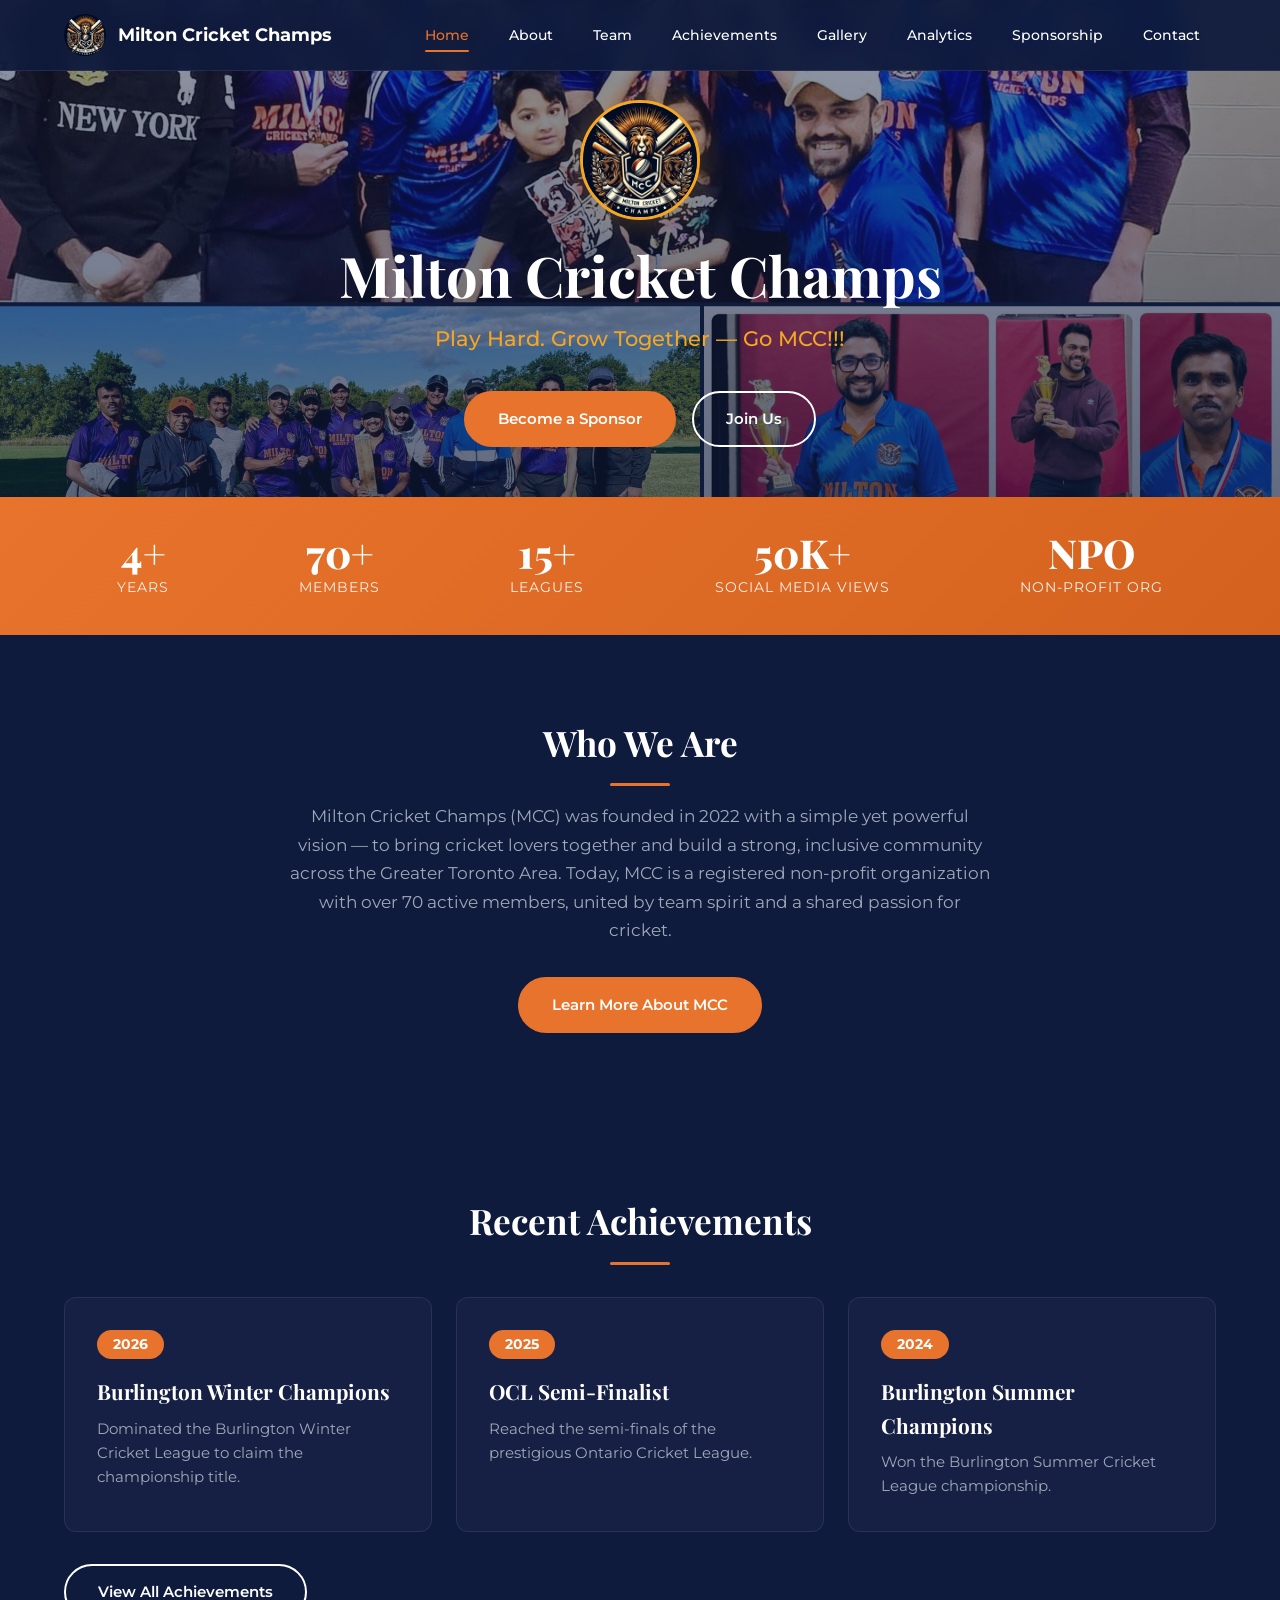
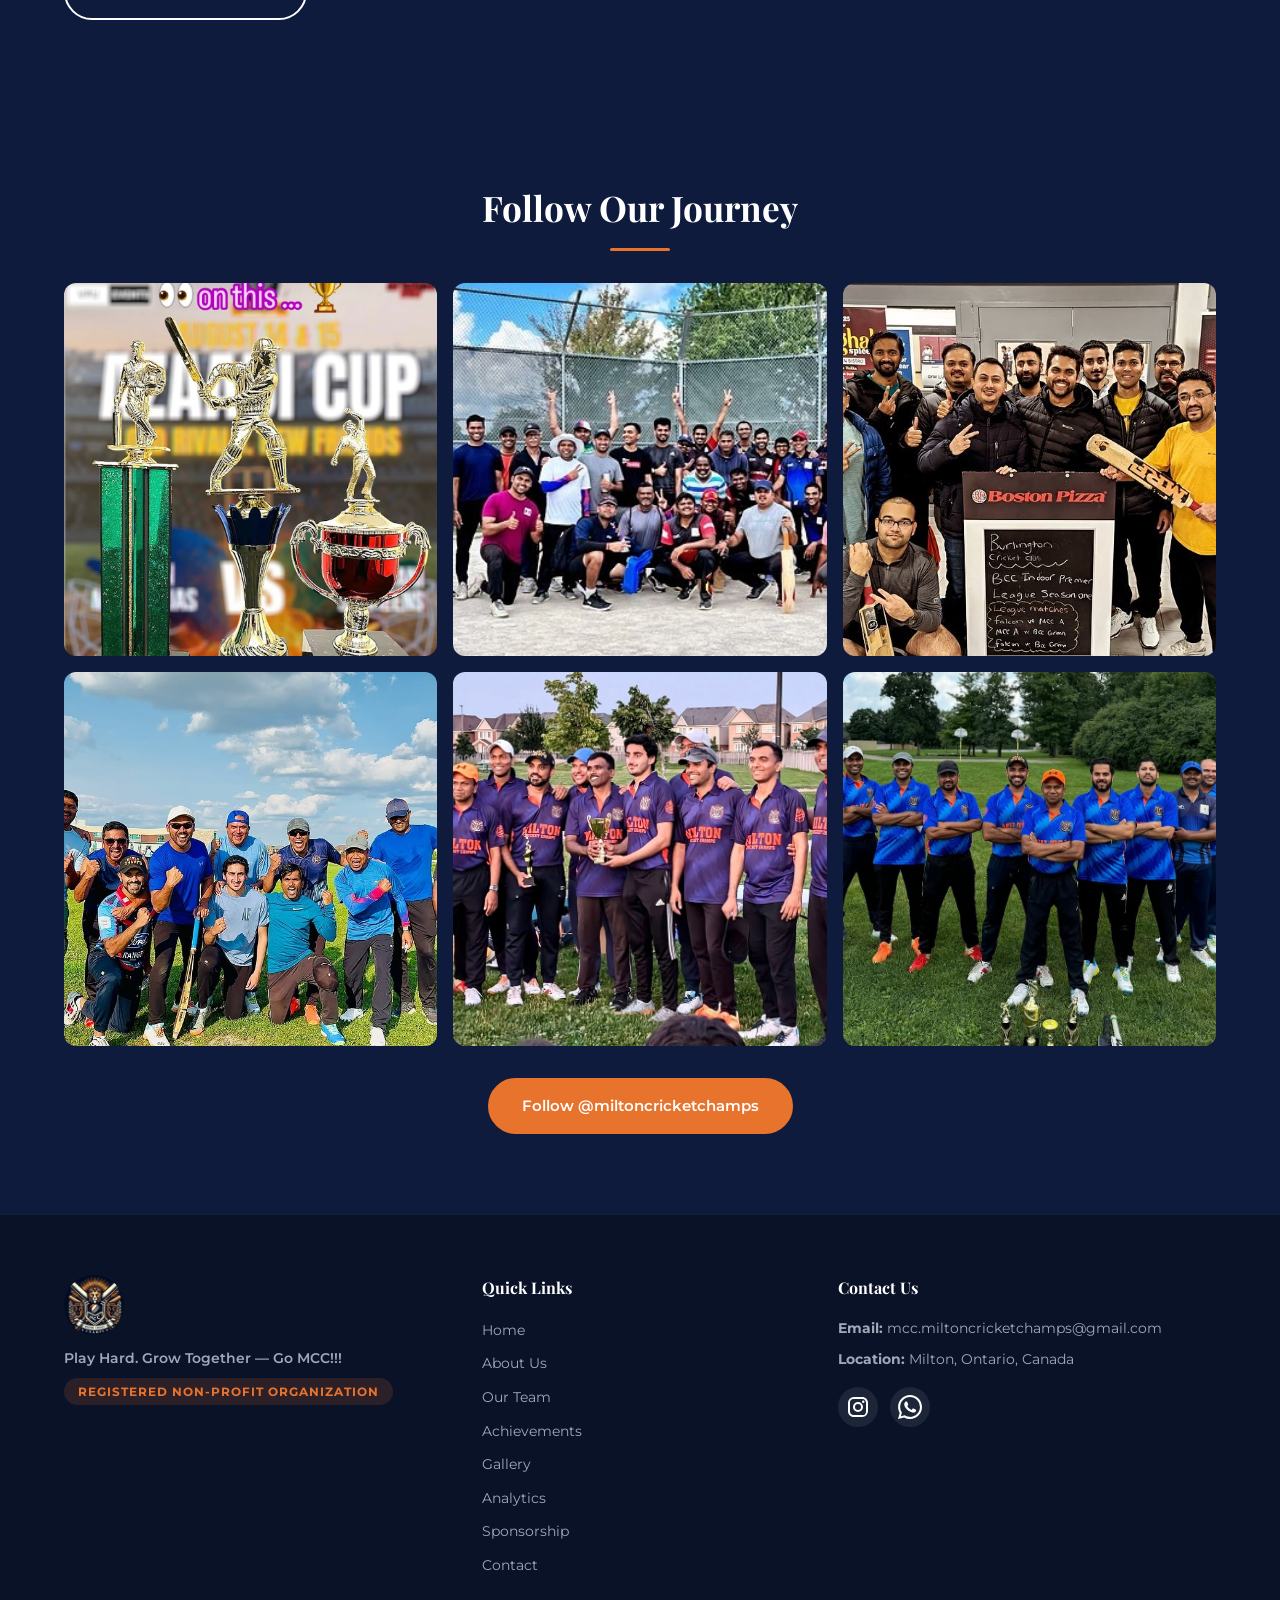
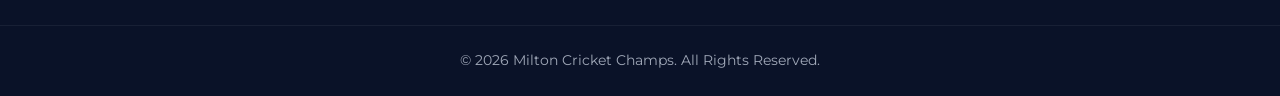
==== index.html @ 4dd35e4b "Update Our Story with full MCC narrative Co-Authored-By: Claude Opus 4.6 <noreply@anthropic.com>" ====
<!DOCTYPE html>
<html lang="en">
<head>
  <meta charset="UTF-8">
  <meta name="viewport" content="width=device-width, initial-scale=1.0">
  <meta name="description" content="Milton Cricket Champs (MCC) - Building a strong, inclusive cricket community in the GTA since 2022.">
  <title>Home | Milton Cricket Champs</title>
  <link rel="icon" type="image/jpeg" href="img/logo.jpeg">
  <link href="https://fonts.googleapis.com/css2?family=Montserrat:wght@400;500;600;700;800&family=Playfair+Display:wght@700;800&display=swap" rel="stylesheet">
  <link rel="stylesheet" href="css/style.css">
</head>
<body>
<nav class="navbar" id="navbar">
  <div class="nav-container">
    <a href="index.html" class="nav-brand">
      <img src="img/logo.jpeg" alt="MCC Logo" class="nav-logo">
      <span>Milton Cricket Champs</span>
    </a>
    <button class="hamburger" id="hamburger" aria-label="Toggle menu">
      <span></span><span></span><span></span>
    </button>
    <ul class="nav-links" id="navLinks">
      <li><a href="index.html" class="active">Home</a></li>
<li><a href="about.html">About</a></li>
<li><a href="team.html">Team</a></li>
<li><a href="achievements.html">Achievements</a></li>
<li><a href="gallery.html">Gallery</a></li>
<li><a href="analytics.html">Analytics</a></li>
<li><a href="sponsorship.html">Sponsorship</a></li>
<li><a href="contact.html">Contact</a></li>

    </ul>
  </div>
</nav>
<main>

<!-- Hero -->
<section class="hero" id="hero">
  <div class="hero-bg">
    <img src="img/hero_collage.jpeg" alt="MCC Team Collage">
  </div>
  <div class="hero-overlay"></div>
  <div class="hero-content">
    <img src="img/logo.jpeg" alt="MCC Logo" class="hero-logo">
    <h1>Milton Cricket Champs</h1>
    <p class="hero-motto">Play Hard. Grow Together &mdash; Go MCC!!!</p>
    <div class="hero-cta">
      <a href="sponsorship.html" class="btn btn-primary">Become a Sponsor</a>
      <a href="contact.html" class="btn btn-outline">Join Us</a>
    </div>
  </div>
</section>

<!-- Stats Bar -->
<section class="stats-bar">
  <div class="container">
    <div class="stat-item"><span class="stat-number">4+</span><span class="stat-label">Years</span></div>
    <div class="stat-item"><span class="stat-number">70+</span><span class="stat-label">Members</span></div>
    <div class="stat-item"><span class="stat-number">15+</span><span class="stat-label">Leagues</span></div>
    <div class="stat-item"><span class="stat-number">50K+</span><span class="stat-label">Social Media Views</span></div>
    <div class="stat-item"><span class="stat-number">NPO</span><span class="stat-label">Non-Profit Org</span></div>
  </div>
</section>

<!-- About Preview -->
<section class="section about-preview" id="about-preview">
  <div class="container">
    <h2 class="section-title">Who We Are</h2>
    <p class="section-subtitle">Milton Cricket Champs (MCC) was founded in 2022 with a simple yet powerful vision &mdash; to bring cricket lovers together and build a strong, inclusive community across the Greater Toronto Area. Today, MCC is a registered non-profit organization with over 70 active members, united by team spirit and a shared passion for cricket.</p>
    <a href="about.html" class="btn btn-primary">Learn More About MCC</a>
  </div>
</section>

<!-- Latest Achievements -->
<section class="section achievements-preview">
  <div class="container">
    <h2 class="section-title">Recent Achievements</h2>
    <div class="achievement-cards">
      <div class="achievement-card">
        <div class="achievement-year">2026</div>
        <h3>Burlington Winter Champions</h3>
        <p>Dominated the Burlington Winter Cricket League to claim the championship title.</p>
      </div>
      <div class="achievement-card">
        <div class="achievement-year">2025</div>
        <h3>OCL Semi-Finalist</h3>
        <p>Reached the semi-finals of the prestigious Ontario Cricket League.</p>
      </div>
      <div class="achievement-card">
        <div class="achievement-year">2024</div>
        <h3>Burlington Summer Champions</h3>
        <p>Won the Burlington Summer Cricket League championship.</p>
      </div>
    </div>
    <a href="achievements.html" class="btn btn-outline" style="margin-top:2rem;">View All Achievements</a>
  </div>
</section>

<!-- Instagram Feed -->
<section class="section instagram-section">
  <div class="container">
    <h2 class="section-title">Follow Our Journey</h2>
    <div class="ig-grid">
      <a href="https://www.instagram.com/miltoncricketchamps/" target="_blank" rel="noopener" class="ig-item">
        <img src="img/gallery/ig_1.jpg" alt="MCC Moment" loading="lazy">
      </a>
      <a href="https://www.instagram.com/miltoncricketchamps/" target="_blank" rel="noopener" class="ig-item">
        <img src="img/gallery/ig_2.jpg" alt="MCC Moment" loading="lazy">
      </a>
      <a href="https://www.instagram.com/miltoncricketchamps/" target="_blank" rel="noopener" class="ig-item">
        <img src="img/gallery/ig_3.jpg" alt="MCC Moment" loading="lazy">
      </a>
      <a href="https://www.instagram.com/miltoncricketchamps/" target="_blank" rel="noopener" class="ig-item">
        <img src="img/gallery/ig_4.jpg" alt="MCC Moment" loading="lazy">
      </a>
      <a href="https://www.instagram.com/miltoncricketchamps/" target="_blank" rel="noopener" class="ig-item">
        <img src="img/gallery/ig_5.jpg" alt="MCC Moment" loading="lazy">
      </a>
      <a href="https://www.instagram.com/miltoncricketchamps/" target="_blank" rel="noopener" class="ig-item">
        <img src="img/gallery/ig_6.jpg" alt="MCC Moment" loading="lazy">
      </a>
    </div>
    <a href="https://www.instagram.com/miltoncricketchamps/" target="_blank" rel="noopener" class="btn btn-primary" style="margin-top:2rem;">Follow @miltoncricketchamps</a>
  </div>
</section>

</main>
<footer class="site-footer">
  <div class="footer-container">
    <div class="footer-col footer-brand">
      <img src="img/logo.jpeg" alt="MCC Logo" class="footer-logo">
      <p class="footer-tagline">Play Hard. Grow Together &mdash; Go MCC!!!</p>
      <span class="nfp-badge">Registered Non-Profit Organization</span>
    </div>
    <div class="footer-col">
      <h4>Quick Links</h4>
      <ul>
        <li><a href="index.html">Home</a></li>
        <li><a href="about.html">About Us</a></li>
        <li><a href="team.html">Our Team</a></li>
        <li><a href="achievements.html">Achievements</a></li>
        <li><a href="gallery.html">Gallery</a></li>
        <li><a href="analytics.html">Analytics</a></li>
        <li><a href="sponsorship.html">Sponsorship</a></li>
        <li><a href="contact.html">Contact</a></li>
      </ul>
    </div>
    <div class="footer-col">
      <h4>Contact Us</h4>
      <p><strong>Email:</strong> mcc.miltoncricketchamps@gmail.com</p>
      <p><strong>Location:</strong> Milton, Ontario, Canada</p>
      <div class="social-links">
        <a href="https://www.instagram.com/miltoncricketchamps/" target="_blank" rel="noopener" aria-label="Instagram">
          <svg viewBox="0 0 24 24" width="24" height="24"><path fill="currentColor" d="M7.8 2h8.4C19.4 2 22 4.6 22 7.8v8.4a5.8 5.8 0 0 1-5.8 5.8H7.8C4.6 22 2 19.4 2 16.2V7.8A5.8 5.8 0 0 1 7.8 2m-.2 2A3.6 3.6 0 0 0 4 7.6v8.8C4 18.39 5.61 20 7.6 20h8.8a3.6 3.6 0 0 0 3.6-3.6V7.6C20 5.61 18.39 4 16.4 4H7.6m9.65 1.5a1.25 1.25 0 0 1 1.25 1.25A1.25 1.25 0 0 1 17.25 8 1.25 1.25 0 0 1 16 6.75a1.25 1.25 0 0 1 1.25-1.25M12 7a5 5 0 0 1 5 5 5 5 0 0 1-5 5 5 5 0 0 1-5-5 5 5 0 0 1 5-5m0 2a3 3 0 0 0-3 3 3 3 0 0 0 3 3 3 3 0 0 0 3-3 3 3 0 0 0-3-3z"/></svg>
        </a>
        <a href="https://wa.me/16475231638" target="_blank" rel="noopener" class="whatsapp-link" aria-label="WhatsApp">
          <svg viewBox="0 0 24 24" width="24" height="24"><path fill="currentColor" d="M17.47 14.38c-.29-.15-1.72-.85-1.99-.95-.27-.1-.46-.15-.66.15-.2.29-.76.95-.93 1.14-.17.2-.34.22-.63.07-.29-.15-1.22-.45-2.32-1.43-.86-.76-1.44-1.71-1.61-2-.17-.29-.02-.44.13-.59.13-.13.29-.34.44-.51.15-.17.2-.29.29-.48.1-.2.05-.37-.02-.51-.07-.15-.66-1.58-.9-2.17-.24-.56-.48-.49-.66-.5h-.56c-.2 0-.51.07-.78.37-.27.29-1.02 1-1.02 2.44 0 1.44 1.05 2.83 1.19 3.02.15.2 2.06 3.14 4.99 4.41.7.3 1.24.48 1.66.61.7.22 1.34.19 1.84.12.56-.08 1.72-.7 1.96-1.38.24-.68.24-1.26.17-1.38-.07-.12-.27-.2-.56-.34m-5.42 7.4h-.03a9.87 9.87 0 0 1-5.03-1.38l-.36-.21-3.74.98 1-3.65-.24-.37a9.86 9.86 0 0 1-1.51-5.26c0-5.45 4.44-9.89 9.9-9.89 2.64 0 5.12 1.03 6.99 2.9a9.83 9.83 0 0 1 2.9 6.99c0 5.46-4.44 9.9-9.88 9.9m8.41-18.31A11.82 11.82 0 0 0 12.05 0C5.49 0 .09 5.4.09 12.04c0 2.12.56 4.19 1.61 6.01L0 24l6.1-1.6a12.04 12.04 0 0 0 5.95 1.56c6.56 0 11.94-5.4 11.94-12.04 0-3.22-1.24-6.24-3.52-8.52"/></svg>
        </a>
      </div>
    </div>
  </div>
  <div class="footer-bottom">
    <p>&copy; 2026 Milton Cricket Champs. All Rights Reserved.</p>
  </div>
</footer>
<script src="js/main.js"></script>
</body>
</html>
---- css/style.css ----
/* ============================================================
   MCC Website — style.css
   Brand: Navy #0F1B3D, Orange #E8732C, Gold #F5A623
   ============================================================ */

/* --- Variables & Reset --- */
:root {
  --navy: #0F1B3D;
  --navy-light: #1A2D5A;
  --navy-dark: #0A1228;
  --orange: #E8732C;
  --orange-hover: #D4621E;
  --gold: #F5A623;
  --white: #FFFFFF;
  --light-gray: #F4F6FA;
  --text-gray: #A0A8B8;
  --text-dark: #333333;
  --card-bg: #162044;
  --shadow: 0 4px 20px rgba(0,0,0,0.3);
  --radius: 12px;
  --transition: 0.3s ease;
}

*, *::before, *::after { margin: 0; padding: 0; box-sizing: border-box; }

html { scroll-behavior: smooth; scroll-padding-top: 80px; }

body {
  font-family: 'Montserrat', sans-serif;
  background: var(--navy);
  color: var(--white);
  line-height: 1.6;
  overflow-x: hidden;
}

h1, h2, h3, h4 { font-family: 'Playfair Display', serif; font-weight: 700; }

a { color: var(--orange); text-decoration: none; transition: color var(--transition); }
a:hover { color: var(--gold); }

img { max-width: 100%; height: auto; display: block; }

.container { max-width: 1200px; margin: 0 auto; padding: 0 24px; }

/* --- Buttons --- */
.btn {
  display: inline-block;
  padding: 14px 32px;
  border-radius: 50px;
  font-family: 'Montserrat', sans-serif;
  font-weight: 600;
  font-size: 0.95rem;
  text-align: center;
  cursor: pointer;
  transition: all var(--transition);
  border: 2px solid transparent;
  text-decoration: none;
}
.btn-primary {
  background: var(--orange);
  color: var(--white);
  border-color: var(--orange);
}
.btn-primary:hover {
  background: var(--orange-hover);
  border-color: var(--orange-hover);
  color: var(--white);
  transform: translateY(-2px);
  box-shadow: 0 6px 20px rgba(232,115,44,0.4);
}
.btn-outline {
  background: transparent;
  color: var(--white);
  border-color: var(--white);
}
.btn-outline:hover {
  background: var(--white);
  color: var(--navy);
  transform: translateY(-2px);
}
.btn-full { width: 100%; }
.btn-whatsapp {
  background: #25D366;
  color: var(--white);
  border-color: #25D366;
  display: inline-flex;
  align-items: center;
  gap: 8px;
}
.btn-whatsapp:hover { background: #1DA851; border-color: #1DA851; color: var(--white); }

/* --- Navigation --- */
.navbar {
  position: fixed;
  top: 0; left: 0; right: 0;
  z-index: 1000;
  background: rgba(15, 27, 61, 0.95);
  backdrop-filter: blur(10px);
  -webkit-backdrop-filter: blur(10px);
  border-bottom: 1px solid rgba(255,255,255,0.08);
  transition: background var(--transition);
}
.navbar.scrolled { background: rgba(10, 18, 40, 0.98); box-shadow: 0 2px 20px rgba(0,0,0,0.3); }
.nav-container {
  max-width: 1200px;
  margin: 0 auto;
  padding: 0 24px;
  display: flex;
  align-items: center;
  justify-content: space-between;
  height: 70px;
}
.nav-brand {
  display: flex;
  align-items: center;
  gap: 12px;
  text-decoration: none;
  color: var(--white);
  font-weight: 700;
  font-size: 1.1rem;
}
.nav-logo { width: 42px; height: 42px; border-radius: 50%; object-fit: cover; }
.nav-links {
  display: flex;
  list-style: none;
  gap: 8px;
}
.nav-links li a {
  color: var(--white);
  text-decoration: none;
  padding: 8px 16px;
  font-size: 0.9rem;
  font-weight: 500;
  border-radius: 8px;
  transition: all var(--transition);
  position: relative;
}
.nav-links li a:hover { color: var(--orange); background: rgba(232,115,44,0.1); }
.nav-links li a.active {
  color: var(--orange);
}
.nav-links li a.active::after {
  content: '';
  position: absolute;
  bottom: 0; left: 16px; right: 16px;
  height: 2px;
  background: var(--orange);
  border-radius: 2px;
}

/* Hamburger */
.hamburger {
  display: none;
  background: none;
  border: none;
  cursor: pointer;
  padding: 8px;
  z-index: 1001;
}
.hamburger span {
  display: block;
  width: 24px;
  height: 2px;
  background: var(--white);
  margin: 5px 0;
  transition: all var(--transition);
  border-radius: 2px;
}
.hamburger.active span:nth-child(1) { transform: rotate(45deg) translate(5px, 5px); }
.hamburger.active span:nth-child(2) { opacity: 0; }
.hamburger.active span:nth-child(3) { transform: rotate(-45deg) translate(5px, -5px); }

/* --- Hero (Home) --- */
.hero {
  position: relative;
  min-height: 480px;
  display: flex;
  align-items: center;
  justify-content: center;
  text-align: center;
  overflow: hidden;
}
.hero-bg {
  position: absolute;
  inset: 0;
}
.hero-bg img {
  width: 100%;
  height: 100%;
  object-fit: cover;
  object-position: center center;
}
.hero-overlay {
  position: absolute;
  inset: 0;
  background: linear-gradient(180deg, rgba(15,27,61,0.45) 0%, rgba(15,27,61,0.65) 100%);
}
.hero-content {
  position: relative;
  z-index: 2;
  max-width: 700px;
  padding: 100px 24px 50px;
}
.hero-logo {
  width: 120px;
  height: 120px;
  border-radius: 50%;
  margin: 0 auto 24px;
  border: 3px solid var(--gold);
  box-shadow: 0 0 30px rgba(245,166,35,0.3);
}
.hero-content h1 {
  font-size: 3.5rem;
  margin-bottom: 16px;
  line-height: 1.1;
}
.hero-motto {
  font-size: 1.3rem;
  color: var(--gold);
  margin-bottom: 36px;
  font-weight: 500;
}
.hero-cta {
  display: flex;
  gap: 16px;
  justify-content: center;
  flex-wrap: wrap;
}

/* --- Page Hero (inner pages) --- */
.page-hero {
  position: relative;
  height: 45vh;
  min-height: 320px;
  display: flex;
  align-items: center;
  justify-content: center;
  text-align: center;
  overflow: hidden;
}
.page-hero-bg {
  position: absolute;
  inset: 0;
}
.page-hero-bg img {
  width: 100%;
  height: 100%;
  object-fit: cover;
}
.page-hero-content {
  position: relative;
  z-index: 2;
}
.page-hero-content h1 {
  font-size: 3rem;
  margin-bottom: 12px;
}
.page-hero-content p {
  font-size: 1.2rem;
  opacity: 0.9;
}

/* --- Sections --- */
.section {
  padding: 80px 0;
}
.section-alt {
  background: var(--navy-dark);
}
.section-title {
  text-align: center;
  font-size: 2.2rem;
  margin-bottom: 16px;
  position: relative;
}
.section-title::after {
  content: '';
  display: block;
  width: 60px;
  height: 3px;
  background: var(--orange);
  margin: 12px auto 0;
  border-radius: 2px;
}
.section-subtitle {
  text-align: center;
  font-size: 1.05rem;
  color: var(--text-gray);
  max-width: 700px;
  margin: 0 auto 48px;
  line-height: 1.7;
}

/* --- Stats Bar --- */
.stats-bar {
  background: linear-gradient(135deg, var(--orange) 0%, #D4621E 100%);
  padding: 36px 0;
}
.stats-bar .container {
  display: flex;
  justify-content: space-around;
  flex-wrap: wrap;
  gap: 24px;
}
.stat-item {
  text-align: center;
}
.stat-number {
  display: block;
  font-family: 'Playfair Display', serif;
  font-size: 2.5rem;
  font-weight: 800;
  line-height: 1;
}
.stat-label {
  display: block;
  font-size: 0.85rem;
  text-transform: uppercase;
  letter-spacing: 1px;
  opacity: 0.9;
  margin-top: 4px;
}

/* --- Stats Recap (Achievements page) --- */
.stats-recap {
  display: flex;
  justify-content: space-around;
  flex-wrap: wrap;
  gap: 24px;
  background: linear-gradient(135deg, var(--orange) 0%, #D4621E 100%);
  padding: 48px 32px;
  border-radius: var(--radius);
}

/* --- About Preview --- */
.about-preview {
  text-align: center;
}
.about-preview .section-subtitle {
  margin-bottom: 32px;
}

/* --- Achievement Cards (Home) --- */
.achievement-cards {
  display: grid;
  grid-template-columns: repeat(auto-fit, minmax(300px, 1fr));
  gap: 24px;
  margin-top: 32px;
}
.achievement-card {
  background: var(--card-bg);
  border-radius: var(--radius);
  padding: 32px;
  border: 1px solid rgba(255,255,255,0.08);
  transition: transform var(--transition), box-shadow var(--transition);
}
.achievement-card:hover {
  transform: translateY(-4px);
  box-shadow: var(--shadow);
}
.achievement-year {
  display: inline-block;
  background: var(--orange);
  color: var(--white);
  padding: 4px 16px;
  border-radius: 20px;
  font-size: 0.85rem;
  font-weight: 700;
  margin-bottom: 16px;
}
.achievement-card h3 {
  font-size: 1.3rem;
  margin-bottom: 8px;
}
.achievement-card p {
  color: var(--text-gray);
  font-size: 0.95rem;
}

/* --- Instagram Grid (Home) --- */
.instagram-section { text-align: center; }
.ig-grid {
  display: grid;
  grid-template-columns: repeat(3, 1fr);
  gap: 16px;
  margin-top: 32px;
}
.ig-item {
  aspect-ratio: 1;
  overflow: hidden;
  border-radius: var(--radius);
  position: relative;
}
.ig-item img {
  width: 100%;
  height: 100%;
  object-fit: cover;
  transition: transform var(--transition);
}
.ig-item:hover img { transform: scale(1.08); }

/* --- Values Grid (About) --- */
.values-grid {
  display: grid;
  grid-template-columns: repeat(auto-fit, minmax(240px, 1fr));
  gap: 24px;
  margin-top: 32px;
}
.value-card {
  background: var(--card-bg);
  border-radius: var(--radius);
  padding: 32px;
  text-align: center;
  border: 1px solid rgba(255,255,255,0.08);
  transition: transform var(--transition);
}
.value-card:hover { transform: translateY(-4px); }
.value-icon { font-size: 2.5rem; margin-bottom: 16px; }
.value-card h3 { font-size: 1.2rem; margin-bottom: 8px; color: var(--gold); }
.value-card p { color: var(--text-gray); font-size: 0.9rem; }

/* --- Formats Grid (About) --- */
.formats-grid {
  display: grid;
  grid-template-columns: repeat(auto-fit, minmax(150px, 1fr));
  gap: 20px;
  margin-top: 32px;
}
.format-card {
  background: var(--card-bg);
  border-radius: var(--radius);
  padding: 28px 16px;
  text-align: center;
  border: 1px solid rgba(255,255,255,0.08);
  transition: all var(--transition);
}
.format-card:hover {
  border-color: var(--orange);
  transform: translateY(-2px);
}
.format-overs {
  display: block;
  font-family: 'Playfair Display', serif;
  font-size: 2rem;
  font-weight: 800;
  color: var(--orange);
  line-height: 1;
}
.format-name {
  display: block;
  font-size: 0.85rem;
  color: var(--text-gray);
  margin-top: 8px;
  text-transform: uppercase;
  letter-spacing: 1px;
}

/* --- CricHeroes (About) --- */
.cricheroes-section { text-align: center; }
.cricheroes-btn { margin-bottom: 12px; }

/* --- Placeholder Note --- */
.placeholder-note {
  color: var(--text-gray);
  font-size: 0.85rem;
  font-style: italic;
  margin-top: 8px;
}

/* --- Team Grid --- */
.team-grid {
  display: grid;
  grid-template-columns: repeat(auto-fit, minmax(200px, 1fr));
  gap: 32px;
  margin-top: 40px;
  max-width: 1000px;
  margin-left: auto;
  margin-right: auto;
}
.team-card {
  background: var(--card-bg);
  border-radius: var(--radius);
  padding: 32px 24px;
  text-align: center;
  border: 1px solid rgba(255,255,255,0.08);
  position: relative;
  transition: transform var(--transition), box-shadow var(--transition);
}
.team-card:hover {
  transform: translateY(-6px);
  box-shadow: var(--shadow);
}
.founder-card {
  border-color: var(--gold);
  background: linear-gradient(180deg, rgba(245,166,35,0.08) 0%, var(--card-bg) 40%);
}
.founder-badge {
  position: absolute;
  top: 12px;
  right: 12px;
  background: var(--gold);
  color: var(--navy);
  font-size: 0.7rem;
  font-weight: 700;
  padding: 4px 12px;
  border-radius: 20px;
  text-transform: uppercase;
  letter-spacing: 1px;
}
.team-photo {
  width: 140px;
  height: 140px;
  border-radius: 50%;
  overflow: hidden;
  margin: 0 auto 20px;
  border: 3px solid rgba(255,255,255,0.1);
}
.founder-card .team-photo {
  border-color: var(--gold);
}
.team-photo img {
  width: 100%;
  height: 100%;
  object-fit: cover;
}
.team-card h3 {
  font-size: 1.1rem;
  margin-bottom: 4px;
}
.team-role {
  color: var(--orange);
  font-size: 0.85rem;
  font-weight: 500;
}
.team-full-photo {
  border-radius: var(--radius);
  overflow: hidden;
  box-shadow: var(--shadow);
}

/* --- Members Roster Bubbles --- */
.members-roster {
  display: flex;
  flex-wrap: wrap;
  gap: 14px;
  justify-content: center;
}
.member-bubble {
  display: flex;
  flex-direction: column;
  align-items: center;
  gap: 6px;
  transition: transform 0.2s;
}
.member-bubble:hover {
  transform: translateY(-4px);
}
.member-initials {
  width: 52px;
  height: 52px;
  border-radius: 50%;
  background: var(--bubble-color);
  color: #fff;
  display: flex;
  align-items: center;
  justify-content: center;
  font-weight: 700;
  font-size: 0.85rem;
  letter-spacing: 1px;
  opacity: 0.85;
  box-shadow: 0 3px 12px rgba(0,0,0,0.2);
  transition: opacity 0.2s, box-shadow 0.2s;
}
.member-bubble:hover .member-initials {
  opacity: 1;
  box-shadow: 0 6px 20px rgba(0,0,0,0.3);
}
.member-name {
  font-size: 0.7rem;
  color: var(--text-gray);
  text-align: center;
  max-width: 70px;
  line-height: 1.2;
  opacity: 0.7;
  transition: opacity 0.2s;
}
.member-bubble:hover .member-name {
  opacity: 1;
  color: var(--white);
}
.member-since {
  font-size: 0.6rem;
  color: var(--orange);
  opacity: 0.6;
  font-weight: 600;
  letter-spacing: 0.5px;
}
.member-bubble:hover .member-since {
  opacity: 1;
}

/* --- CTA Section --- */
.cta-section {
  text-align: center;
  background: linear-gradient(135deg, var(--navy-light) 0%, var(--navy) 100%);
}
.cta-section h2 {
  font-size: 2rem;
  margin-bottom: 16px;
}
.cta-section p {
  color: var(--text-gray);
  max-width: 600px;
  margin: 0 auto 32px;
  font-size: 1.05rem;
}

/* --- Timeline (Achievements) --- */
.timeline {
  max-width: 800px;
  margin: 40px auto 0;
  position: relative;
}
.timeline::before {
  content: '';
  position: absolute;
  left: 60px;
  top: 0;
  bottom: 0;
  width: 2px;
  background: rgba(255,255,255,0.1);
}
.timeline-card {
  display: flex;
  gap: 24px;
  margin-bottom: 32px;
  position: relative;
}
.timeline-year {
  flex-shrink: 0;
  width: 60px;
  font-family: 'Playfair Display', serif;
  font-size: 1.2rem;
  font-weight: 800;
  color: var(--orange);
  text-align: right;
  padding-top: 20px;
}
.timeline-body {
  background: var(--card-bg);
  border-radius: var(--radius);
  padding: 24px 28px;
  flex: 1;
  border: 1px solid rgba(255,255,255,0.08);
  position: relative;
  transition: transform var(--transition);
}
.timeline-body:hover { transform: translateX(4px); }
.timeline-body::before {
  content: '';
  position: absolute;
  left: -8px;
  top: 24px;
  width: 14px;
  height: 14px;
  background: var(--orange);
  border-radius: 50%;
  border: 3px solid var(--navy);
}
.timeline-badge {
  display: inline-block;
  padding: 3px 12px;
  border-radius: 20px;
  font-size: 0.75rem;
  font-weight: 700;
  text-transform: uppercase;
  letter-spacing: 0.5px;
  margin-bottom: 8px;
}
.badge-champion { background: var(--gold); color: var(--navy); }
.badge-semifinal { background: #C0C0C0; color: var(--navy); }
.badge-finalist { background: #CD7F32; color: var(--white); }
.timeline-body h3 { font-size: 1.2rem; margin-bottom: 8px; }
.timeline-body p { color: var(--text-gray); font-size: 0.9rem; }

/* --- Trophy Gallery --- */
.trophy-gallery {
  display: grid;
  grid-template-columns: repeat(auto-fit, minmax(300px, 1fr));
  gap: 24px;
  margin-top: 32px;
}
.trophy-img {
  border-radius: var(--radius);
  overflow: hidden;
  aspect-ratio: 16/10;
}
.trophy-img img {
  width: 100%;
  height: 100%;
  object-fit: cover;
  transition: transform var(--transition);
}
.trophy-img:hover img { transform: scale(1.04); }

/* --- Gallery --- */
.gallery-filters {
  display: flex;
  justify-content: center;
  gap: 12px;
  margin-bottom: 32px;
  flex-wrap: wrap;
}
.filter-btn {
  background: var(--card-bg);
  color: var(--white);
  border: 1px solid rgba(255,255,255,0.15);
  padding: 10px 24px;
  border-radius: 50px;
  font-family: 'Montserrat', sans-serif;
  font-size: 0.9rem;
  font-weight: 500;
  cursor: pointer;
  transition: all var(--transition);
}
.filter-btn:hover, .filter-btn.active {
  background: var(--orange);
  border-color: var(--orange);
}
.gallery-grid {
  display: grid;
  grid-template-columns: repeat(auto-fill, minmax(280px, 1fr));
  gap: 16px;
}
.gallery-item {
  position: relative;
  border-radius: var(--radius);
  overflow: hidden;
  aspect-ratio: 1;
  cursor: pointer;
  transition: opacity var(--transition);
}
.gallery-item.hidden {
  display: none;
}
.gallery-item img {
  width: 100%;
  height: 100%;
  object-fit: cover;
  transition: transform var(--transition);
}
.gallery-item:hover img { transform: scale(1.06); }
.gallery-item-overlay {
  position: absolute;
  inset: 0;
  background: linear-gradient(0deg, rgba(15,27,61,0.8) 0%, transparent 50%);
  display: flex;
  align-items: flex-end;
  padding: 16px;
  opacity: 0;
  transition: opacity var(--transition);
}
.gallery-item:hover .gallery-item-overlay { opacity: 1; }
.gallery-item-overlay span { font-weight: 600; font-size: 0.9rem; }

/* --- Lightbox --- */
.lightbox {
  display: none;
  position: fixed;
  inset: 0;
  z-index: 2000;
  background: rgba(0,0,0,0.92);
  align-items: center;
  justify-content: center;
  padding: 40px;
}
.lightbox.active { display: flex; }
.lightbox img {
  max-width: 90vw;
  max-height: 85vh;
  border-radius: var(--radius);
  object-fit: contain;
}
.lightbox-close {
  position: absolute;
  top: 20px;
  right: 30px;
  background: none;
  border: none;
  color: var(--white);
  font-size: 2.5rem;
  cursor: pointer;
  transition: color var(--transition);
  line-height: 1;
}
.lightbox-close:hover { color: var(--orange); }

/* --- Sponsorship --- */
.sponsor-reasons {
  display: grid;
  grid-template-columns: repeat(auto-fit, minmax(250px, 1fr));
  gap: 24px;
  margin-top: 32px;
}
.reason-card {
  background: var(--card-bg);
  border-radius: var(--radius);
  padding: 32px;
  border: 1px solid rgba(255,255,255,0.08);
  transition: transform var(--transition);
}
.reason-card:hover { transform: translateY(-4px); }
.reason-card h3 {
  color: var(--orange);
  font-size: 1.1rem;
  margin-bottom: 8px;
}
.reason-card p { color: var(--text-gray); font-size: 0.9rem; }

/* --- Tier Grid --- */
/* --- Sponsor Benefits Layout --- */
.sponsor-layout {
  display: grid;
  grid-template-columns: 1fr 320px;
  gap: 40px;
  margin-top: 40px;
  align-items: start;
}
.sponsor-benefits {
  display: grid;
  grid-template-columns: repeat(auto-fit, minmax(260px, 1fr));
  gap: 20px;
}
.benefit-card {
  background: var(--card-bg);
  border-radius: var(--radius);
  padding: 24px;
  border: 1px solid rgba(255,255,255,0.08);
  transition: transform var(--transition);
}
.benefit-card:hover { transform: translateY(-4px); }
.benefit-icon {
  font-size: 2rem;
  margin-bottom: 12px;
}
.benefit-card h3 {
  font-size: 1.05rem;
  color: var(--orange);
  margin-bottom: 8px;
}
.benefit-card p {
  font-size: 0.9rem;
  color: var(--text-gray);
  line-height: 1.5;
}
.sponsor-poster {
  position: sticky;
  top: 100px;
}
.sponsor-poster img {
  width: 100%;
  border-radius: var(--radius);
  box-shadow: 0 8px 30px rgba(0,0,0,0.3);
}

/* --- Current Sponsor --- */
.current-sponsor {
  background: var(--card-bg);
  border-radius: var(--radius);
  padding: 48px 32px;
  max-width: 600px;
  margin: 32px auto 0;
  border: 1px solid rgba(245,166,35,0.2);
}
.sponsor-year {
  font-size: 0.85rem;
  text-transform: uppercase;
  letter-spacing: 2px;
  color: var(--text-gray);
  margin-bottom: 8px;
}
.sponsor-name {
  font-size: 2rem;
  color: var(--gold);
  margin-bottom: 12px;
}
.current-sponsor p:last-child { color: var(--text-gray); }

/* --- Transparency Embed --- */
.transparency-embed {
  margin-top: 32px;
  border-radius: var(--radius);
  overflow: hidden;
  box-shadow: var(--shadow);
}

/* --- CricHeroes Section --- */
.cricheroes-aggregate {
  display: flex;
  justify-content: center;
  gap: 48px;
  margin: 32px 0;
  padding: 28px;
  background: rgba(232,115,44,0.1);
  border-radius: var(--radius);
  border: 1px solid rgba(232,115,44,0.2);
}
.cricheroes-grid {
  display: grid;
  grid-template-columns: repeat(auto-fill, minmax(260px, 1fr));
  gap: 16px;
  margin-top: 32px;
}
.ch-card {
  background: var(--card-bg);
  border-radius: var(--radius);
  padding: 24px;
  border: 1px solid rgba(255,255,255,0.08);
  transition: transform var(--transition);
}
.ch-card:hover { transform: translateY(-3px); }
.ch-card.ch-primary {
  border-color: var(--orange);
  background: linear-gradient(180deg, rgba(232,115,44,0.1) 0%, var(--card-bg) 50%);
}
.ch-card h3 { font-size: 1rem; margin-bottom: 4px; }
.ch-since { font-size: 0.8rem; color: var(--text-gray); margin-bottom: 12px; }
.ch-stats {
  display: flex;
  gap: 16px;
  font-size: 0.85rem;
  color: var(--text-gray);
}
.ch-stats strong { color: var(--white); }
.ch-win strong { color: #4CAF50; }
.ch-loss strong { color: #ef5350; }
.cricheroes-note {
  text-align: center;
  margin-top: 32px;
  color: var(--text-gray);
  font-size: 0.9rem;
}

/* --- Contact --- */
.contact-grid {
  display: grid;
  grid-template-columns: 1fr 1fr;
  gap: 48px;
  margin-top: 20px;
}
.contact-info h2, .contact-form-wrapper h2 {
  font-size: 1.6rem;
  margin-bottom: 24px;
}
.contact-item {
  display: flex;
  gap: 16px;
  align-items: flex-start;
  margin-bottom: 24px;
}
.contact-item svg { flex-shrink: 0; color: var(--orange); margin-top: 2px; }
.contact-item h4 { font-size: 0.95rem; margin-bottom: 4px; }
.contact-item a, .contact-item p { color: var(--text-gray); font-size: 0.9rem; }
.contact-item a:hover { color: var(--orange); }

/* WhatsApp CTA */
.whatsapp-cta {
  background: var(--card-bg);
  border-radius: var(--radius);
  padding: 28px;
  margin-top: 32px;
  border: 1px solid rgba(255,255,255,0.08);
}
.whatsapp-cta h3 { font-size: 1.1rem; margin-bottom: 8px; }
.whatsapp-cta p { color: var(--text-gray); font-size: 0.9rem; margin-bottom: 16px; }

/* WhatsApp Builder */
.wa-builder {
  background: var(--card-bg);
  border-radius: var(--radius);
  padding: 28px;
  border: 1px solid rgba(255,255,255,0.08);
}
.wa-step {
  margin-bottom: 20px;
}
.wa-hidden {
  display: none;
}
.wa-label {
  display: block;
  font-size: 0.9rem;
  font-weight: 600;
  margin-bottom: 10px;
  color: var(--white);
}
.wa-options {
  display: flex;
  flex-wrap: wrap;
  gap: 10px;
}
.wa-option {
  padding: 10px 18px;
  background: rgba(255,255,255,0.06);
  border: 1px solid rgba(255,255,255,0.15);
  border-radius: 24px;
  color: var(--text-gray);
  font-family: 'Montserrat', sans-serif;
  font-size: 0.85rem;
  cursor: pointer;
  transition: all var(--transition);
}
.wa-option:hover {
  border-color: var(--orange);
  color: var(--white);
}
.wa-option.selected {
  background: var(--orange);
  border-color: var(--orange);
  color: var(--white);
  font-weight: 600;
}
.wa-input {
  width: 100%;
  padding: 12px 16px;
  background: rgba(255,255,255,0.06);
  border: 1px solid rgba(255,255,255,0.15);
  border-radius: 8px;
  color: var(--white);
  font-family: 'Montserrat', sans-serif;
  font-size: 0.95rem;
  transition: border-color var(--transition);
}
.wa-input:focus {
  outline: none;
  border-color: var(--orange);
}
.wa-input::placeholder { color: rgba(255,255,255,0.3); }
.btn-full {
  display: flex;
  align-items: center;
  justify-content: center;
  gap: 8px;
  width: 100%;
  margin-top: 8px;
}

/* Map */
.map-container {
  border-radius: var(--radius);
  overflow: hidden;
  margin-top: 32px;
  box-shadow: var(--shadow);
}

/* --- Social Links --- */
.social-links {
  display: flex;
  gap: 12px;
  margin-top: 16px;
}
.social-links a {
  display: flex;
  align-items: center;
  justify-content: center;
  width: 40px;
  height: 40px;
  background: rgba(255,255,255,0.08);
  border-radius: 50%;
  color: var(--white);
  transition: all var(--transition);
}
.social-links a:hover {
  background: var(--orange);
  transform: translateY(-2px);
}

/* --- Footer --- */
.site-footer {
  background: var(--navy-dark);
  border-top: 1px solid rgba(255,255,255,0.06);
  padding: 60px 0 0;
}
.footer-container {
  max-width: 1200px;
  margin: 0 auto;
  padding: 0 24px;
  display: grid;
  grid-template-columns: 1.2fr 1fr 1.2fr;
  gap: 40px;
}
.footer-logo {
  width: 60px;
  height: 60px;
  border-radius: 50%;
  margin-bottom: 12px;
}
.footer-tagline {
  color: var(--gold);
  font-weight: 600;
  font-size: 0.95rem;
  margin-bottom: 12px;
}
.nfp-badge {
  display: inline-block;
  background: rgba(232,115,44,0.15);
  color: var(--orange);
  font-size: 0.75rem;
  font-weight: 700;
  padding: 4px 14px;
  border-radius: 20px;
  text-transform: uppercase;
  letter-spacing: 1px;
}
.footer-col h4 {
  font-size: 1rem;
  margin-bottom: 16px;
  color: var(--white);
}
.footer-col ul {
  list-style: none;
}
.footer-col ul li {
  margin-bottom: 8px;
}
.footer-col ul li a {
  color: var(--text-gray);
  font-size: 0.9rem;
  transition: color var(--transition);
}
.footer-col ul li a:hover { color: var(--orange); }
.footer-col p {
  color: var(--text-gray);
  font-size: 0.9rem;
  margin-bottom: 8px;
}
.footer-bottom {
  text-align: center;
  padding: 24px;
  margin-top: 40px;
  border-top: 1px solid rgba(255,255,255,0.06);
}
.footer-bottom p {
  color: var(--text-gray);
  font-size: 0.85rem;
}

/* --- Story Content (About) --- */
.story-content {
  max-width: 800px;
  margin: 32px auto 0;
}
.story-content p {
  color: var(--text-gray);
  margin-bottom: 16px;
  font-size: 1rem;
  line-height: 1.8;
}

/* --- Scroll Animations --- */
.reveal {
  opacity: 0;
  transform: translateY(30px);
  transition: opacity 0.6s ease, transform 0.6s ease;
}
.reveal.visible {
  opacity: 1;
  transform: translateY(0);
}

/* --- Analytics Page --- */
.analytics-stats {
  display: grid;
  grid-template-columns: repeat(auto-fit, minmax(160px, 1fr));
  gap: 20px;
  margin-top: 32px;
}
.a-stat-card {
  background: var(--card-bg);
  border-radius: var(--radius);
  padding: 28px 20px;
  text-align: center;
  border: 1px solid rgba(255,255,255,0.08);
}
.a-stat-num {
  display: block;
  font-family: 'Playfair Display', serif;
  font-size: 2.4rem;
  font-weight: 800;
  color: var(--white);
  line-height: 1;
}
.a-stat-label {
  display: block;
  font-size: 0.8rem;
  text-transform: uppercase;
  letter-spacing: 1px;
  color: var(--text-gray);
  margin-top: 8px;
}
.a-stat-win .a-stat-num { color: #4CAF50; }
.a-stat-loss .a-stat-num { color: #ef5350; }
.a-stat-pct .a-stat-num { color: var(--gold); }

/* Refresh Badge */
.refresh-badge {
  display: inline-block;
  margin-top: 16px;
  padding: 8px 20px;
  background: rgba(232, 115, 44, 0.15);
  border: 1px solid var(--orange);
  border-radius: 24px;
  font-size: 0.85rem;
  color: var(--gold);
  letter-spacing: 0.5px;
}

/* Win/Loss Bar */
.winloss-bar {
  display: flex;
  height: 40px;
  border-radius: 20px;
  overflow: hidden;
  margin-top: 24px;
}
.wl-wins {
  background: linear-gradient(135deg, #4CAF50, #2E7D32);
  display: flex;
  align-items: center;
  justify-content: center;
  font-weight: 700;
  font-size: 0.9rem;
  min-width: 40px;
}
.wl-losses {
  background: linear-gradient(135deg, #ef5350, #c62828);
  display: flex;
  align-items: center;
  justify-content: center;
  font-weight: 700;
  font-size: 0.9rem;
  min-width: 40px;
}

/* Tables */
.opponents-table, .matches-table { margin-top: 32px; overflow-x: auto; }
.opponents-table table, .matches-table table {
  width: 100%;
  border-collapse: collapse;
  background: var(--card-bg);
  border-radius: var(--radius);
  overflow: hidden;
}
.opponents-table th, .matches-table th {
  background: rgba(232,115,44,0.15);
  color: var(--orange);
  text-align: left;
  padding: 14px 16px;
  font-size: 0.85rem;
  text-transform: uppercase;
  letter-spacing: 0.5px;
}
.opponents-table td, .matches-table td {
  padding: 12px 16px;
  border-bottom: 1px solid rgba(255,255,255,0.05);
  font-size: 0.9rem;
  color: var(--text-gray);
}
.opponents-table tr:hover, .matches-table tr:hover {
  background: rgba(255,255,255,0.03);
}
.opp-good { color: #4CAF50; font-weight: 700; }
.opp-bad { color: #ef5350; font-weight: 700; }
.match-win td:last-child { color: #4CAF50; font-weight: 600; }
.match-loss td:last-child { color: #ef5350; font-weight: 600; }

/* Upcoming Matches */
.upcoming-grid {
  display: grid;
  grid-template-columns: repeat(auto-fill, minmax(280px, 1fr));
  gap: 20px;
  margin-top: 24px;
}
.upcoming-card {
  background: var(--card-bg);
  border-radius: var(--radius);
  padding: 20px 24px;
  border-left: 4px solid var(--gold);
  transition: transform var(--transition);
}
.upcoming-card:hover { transform: translateY(-2px); }
.upcoming-date {
  font-size: 0.85rem;
  color: var(--gold);
  font-weight: 600;
  margin-bottom: 6px;
}
.upcoming-teams {
  font-size: 1.05rem;
  font-weight: 600;
  margin-bottom: 8px;
}
.upcoming-meta {
  font-size: 0.8rem;
  color: var(--text-gray);
}
.no-upcoming {
  text-align: center;
  color: var(--text-gray);
  font-size: 0.95rem;
  padding: 40px 0;
}

/* Year-by-Year Breakdown */
.year-breakdown { margin-top: 24px; }
.year-row {
  display: grid;
  grid-template-columns: 80px 160px 1fr 60px;
  align-items: center;
  gap: 16px;
  padding: 14px 0;
  border-bottom: 1px solid rgba(255,255,255,0.06);
}
.year-label { font-size: 1.1rem; font-weight: 700; color: var(--gold); }
.year-record { font-size: 0.85rem; color: var(--text-gray); }
.year-bar-wrap { background: rgba(255,255,255,0.08); border-radius: 8px; height: 12px; overflow: hidden; }
.year-bar { background: linear-gradient(90deg, #4CAF50, var(--gold)); height: 100%; border-radius: 8px; transition: width 0.6s ease; }
.year-pct { font-size: 0.9rem; font-weight: 700; text-align: right; }

/* Leaderboard Tabs */
.leaderboard-tabs { margin-top: 24px; }
.lb-tab-btns { display: flex; gap: 8px; margin-bottom: 24px; flex-wrap: wrap; }
.lb-tab-btn {
  padding: 10px 24px;
  background: var(--card-bg);
  border: 1px solid rgba(255,255,255,0.1);
  border-radius: 8px;
  color: var(--text-gray);
  cursor: pointer;
  font-family: 'Montserrat', sans-serif;
  font-size: 0.9rem;
  font-weight: 600;
  transition: all var(--transition);
}
.lb-tab-btn:hover { color: var(--white); border-color: var(--orange); }
.lb-tab-btn.active { background: var(--orange); color: var(--white); border-color: var(--orange); }
.lb-panel { display: none; }
.lb-panel.active { display: block; }
.lb-panel table a { color: var(--orange); font-weight: 500; }
.lb-panel table a:hover { color: var(--gold); }

/* Tournament column */
.tournament-col { font-size: 0.8rem; color: var(--text-gray); max-width: 180px; }

/* Roster Grid */
.roster-grid {
  display: grid;
  grid-template-columns: repeat(auto-fill, minmax(220px, 1fr));
  gap: 12px;
  margin-top: 32px;
}
.roster-card {
  background: var(--card-bg);
  border-radius: 8px;
  padding: 0;
  border: 1px solid rgba(255,255,255,0.06);
  transition: border-color var(--transition), transform var(--transition);
}
.roster-card:hover { border-color: var(--orange); transform: translateY(-2px); }
.roster-link {
  display: flex;
  justify-content: space-between;
  align-items: center;
  padding: 14px 18px;
  color: var(--white);
  text-decoration: none;
}
.roster-link:hover { color: var(--white); }
.roster-name { font-weight: 500; font-size: 0.9rem; }
.roster-view { font-size: 0.75rem; color: var(--orange); opacity: 0; transition: opacity var(--transition); }
.roster-card:hover .roster-view { opacity: 1; }

/* CricHeroes Links */
.ch-links-grid {
  display: flex;
  flex-wrap: wrap;
  gap: 12px;
  justify-content: center;
  margin-top: 24px;
}
.ch-link-btn {
  display: inline-block;
  padding: 10px 20px;
  background: var(--card-bg);
  border: 1px solid rgba(255,255,255,0.1);
  border-radius: 8px;
  color: var(--white);
  font-size: 0.85rem;
  font-weight: 500;
  transition: all var(--transition);
}
.ch-link-btn:hover { border-color: var(--orange); color: var(--orange); }

/* ============================================================
   RESPONSIVE
   ============================================================ */

@media (max-width: 1024px) {
  .footer-container { grid-template-columns: 1fr 1fr; }
  .sponsor-layout { grid-template-columns: 1fr; }
  .sponsor-poster { position: static; max-width: 360px; margin: 0 auto; }
}

@media (max-width: 768px) {
  /* Nav */
  .hamburger { display: block; }
  .nav-links {
    position: fixed;
    top: 0; right: -100%;
    width: 280px;
    height: 100vh;
    background: var(--navy-dark);
    flex-direction: column;
    padding: 80px 32px 32px;
    gap: 4px;
    transition: right var(--transition);
    box-shadow: -4px 0 20px rgba(0,0,0,0.5);
  }
  .nav-links.active { right: 0; }
  .nav-links li a {
    display: block;
    padding: 12px 16px;
    font-size: 1rem;
  }
  .nav-links li a.active::after { display: none; }
  .nav-links li a.active { background: rgba(232,115,44,0.15); }

  /* Hero */
  .hero { min-height: 500px; }
  .hero-content h1 { font-size: 2.2rem; }
  .hero-motto { font-size: 1.05rem; }
  .hero-logo { width: 90px; height: 90px; }
  .page-hero { min-height: 250px; height: 35vh; }
  .page-hero-content h1 { font-size: 2rem; }

  /* Sections */
  .section { padding: 60px 0; }
  .section-title { font-size: 1.8rem; }

  /* Stats */
  .stats-bar .container { gap: 16px; }
  .stat-number { font-size: 2rem; }

  /* Grids */
  .ig-grid { grid-template-columns: repeat(2, 1fr); }
  .achievement-cards { grid-template-columns: 1fr; }
  .values-grid { grid-template-columns: 1fr 1fr; }
  .formats-grid { grid-template-columns: repeat(3, 1fr); }
  .team-grid { grid-template-columns: repeat(2, 1fr); gap: 20px; }
  .trophy-gallery { grid-template-columns: 1fr; }
  .gallery-grid { grid-template-columns: repeat(2, 1fr); }
  .sponsor-benefits { grid-template-columns: 1fr; }
  .sponsor-reasons { grid-template-columns: 1fr; }

  /* Contact */
  .contact-grid { grid-template-columns: 1fr; }

  /* Timeline */
  .timeline::before { left: 20px; }
  .timeline-year { width: 30px; font-size: 0.9rem; }

  /* Footer */
  .footer-container { grid-template-columns: 1fr; text-align: center; }
  .social-links { justify-content: center; }
}

@media (max-width: 480px) {
  .hero-content h1 { font-size: 1.8rem; }
  .hero-cta { flex-direction: column; align-items: center; }
  .btn { padding: 12px 28px; font-size: 0.9rem; }
  .ig-grid { grid-template-columns: repeat(2, 1fr); gap: 8px; }
  .values-grid { grid-template-columns: 1fr; }
  .formats-grid { grid-template-columns: repeat(2, 1fr); }
  .team-grid { grid-template-columns: 1fr; }
  .gallery-grid { grid-template-columns: 1fr; }
  .gallery-filters { gap: 8px; }
  .filter-btn { padding: 8px 16px; font-size: 0.8rem; }
  .stats-recap { padding: 32px 16px; }
  .section { padding: 48px 0; }
}
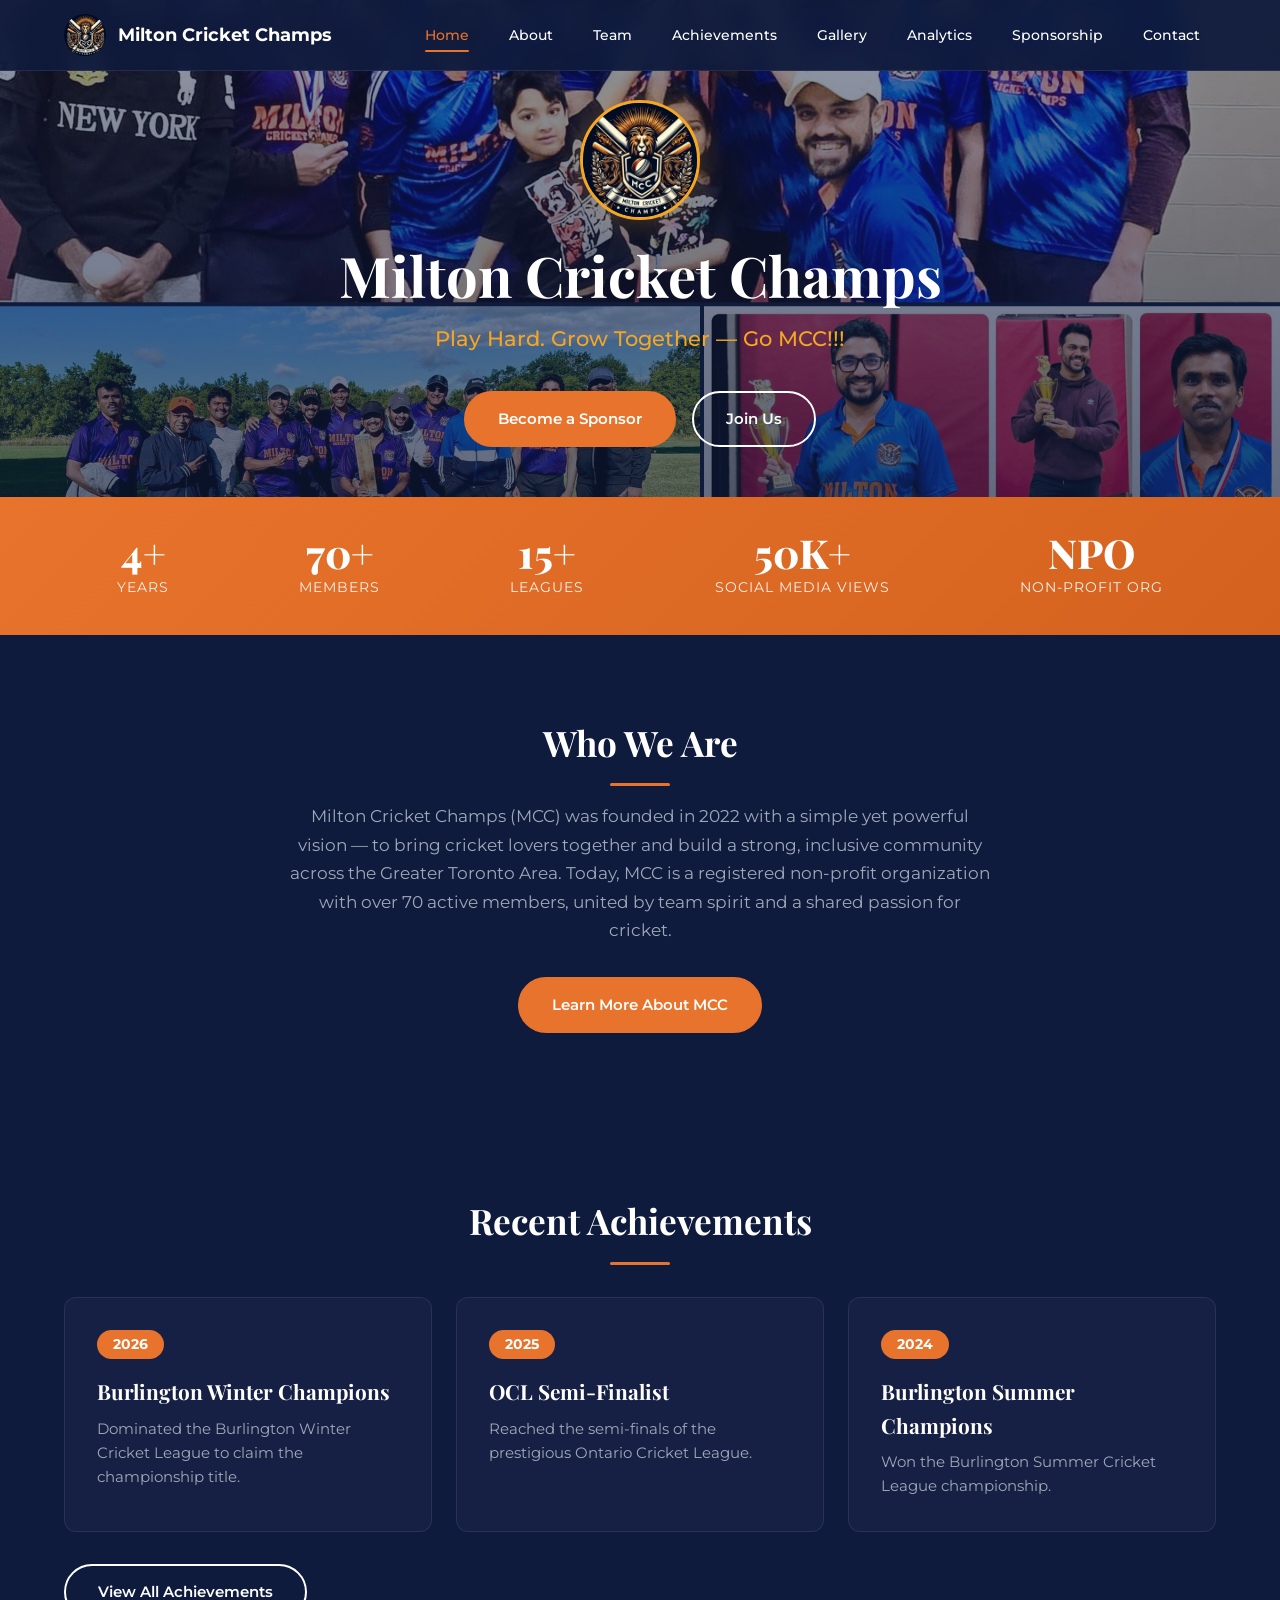
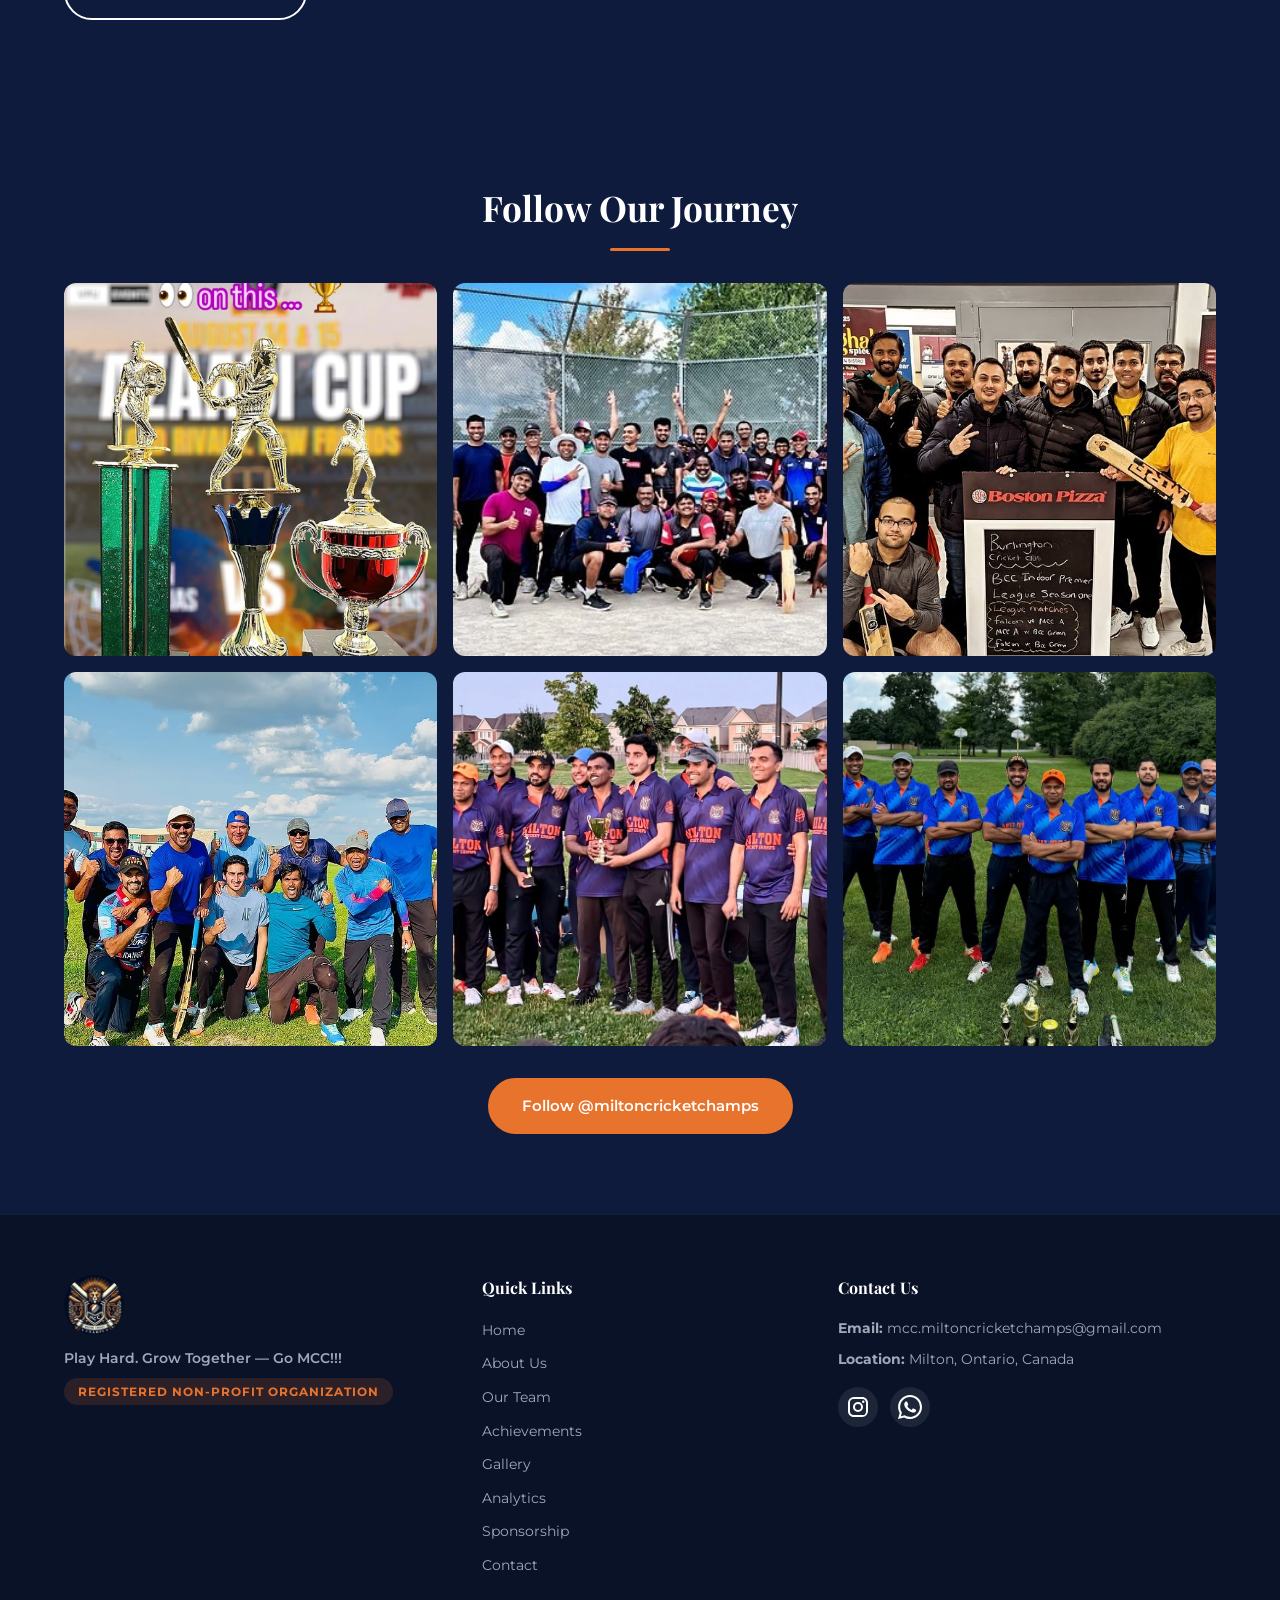
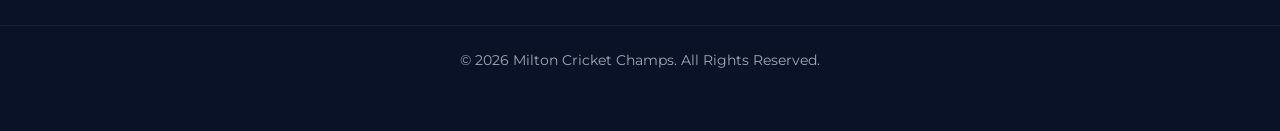
==== commit a806832c: "Add live view counter in footer across all pages" ====
--- a/index.html
+++ b/index.html
@@ -8,6 +8,14 @@
   <link rel="icon" type="image/jpeg" href="img/logo.jpeg">
   <link href="https://fonts.googleapis.com/css2?family=Montserrat:wght@400;500;600;700;800&family=Playfair+Display:wght@700;800&display=swap" rel="stylesheet">
   <link rel="stylesheet" href="css/style.css">
+  <!-- Google tag (gtag.js) -->
+  <script async src="https://www.googletagmanager.com/gtag/js?id=G-EQ4QYPNRT9"></script>
+  <script>
+    window.dataLayer = window.dataLayer || [];
+    function gtag(){dataLayer.push(arguments);}
+    gtag('js', new Date());
+    gtag('config', 'G-EQ4QYPNRT9');
+  </script>
 </head>
 <body>
 <nav class="navbar" id="navbar">
@@ -161,6 +169,10 @@
   </div>
   <div class="footer-bottom">
     <p>&copy; 2026 Milton Cricket Champs. All Rights Reserved.</p>
+    <div class="site-views" id="siteViews">
+      <svg viewBox="0 0 24 24"><path d="M12 4.5C7 4.5 2.73 7.61 1 12c1.73 4.39 6 7.5 11 7.5s9.27-3.11 11-7.5c-1.73-4.39-6-7.5-11-7.5zM12 17c-2.76 0-5-2.24-5-5s2.24-5 5-5 5 2.24 5 5-2.24 5-5 5zm0-8c-1.66 0-3 1.34-3 3s1.34 3 3 3 3-1.34 3-3-1.34-3-3-3z"/></svg>
+      <span class="view-count">-</span> views
+    </div>
   </div>
 </footer>
 <script src="js/main.js"></script>
--- a/css/style.css
+++ b/css/style.css
@@ -1143,6 +1143,22 @@
 .footer-bottom p {
   color: var(--text-gray);
   font-size: 0.85rem;
+}
+.site-views {
+  display: inline-flex;
+  align-items: center;
+  gap: 6px;
+  margin-top: 10px;
+  color: var(--text-gray);
+  font-size: 0.8rem;
+  opacity: 0;
+  transition: opacity 0.5s ease;
+}
+.site-views.loaded { opacity: 1; }
+.site-views svg { width: 14px; height: 14px; fill: var(--orange); }
+.view-count {
+  font-weight: 600;
+  color: var(--orange);
 }
 
 /* --- Story Content (About) --- */
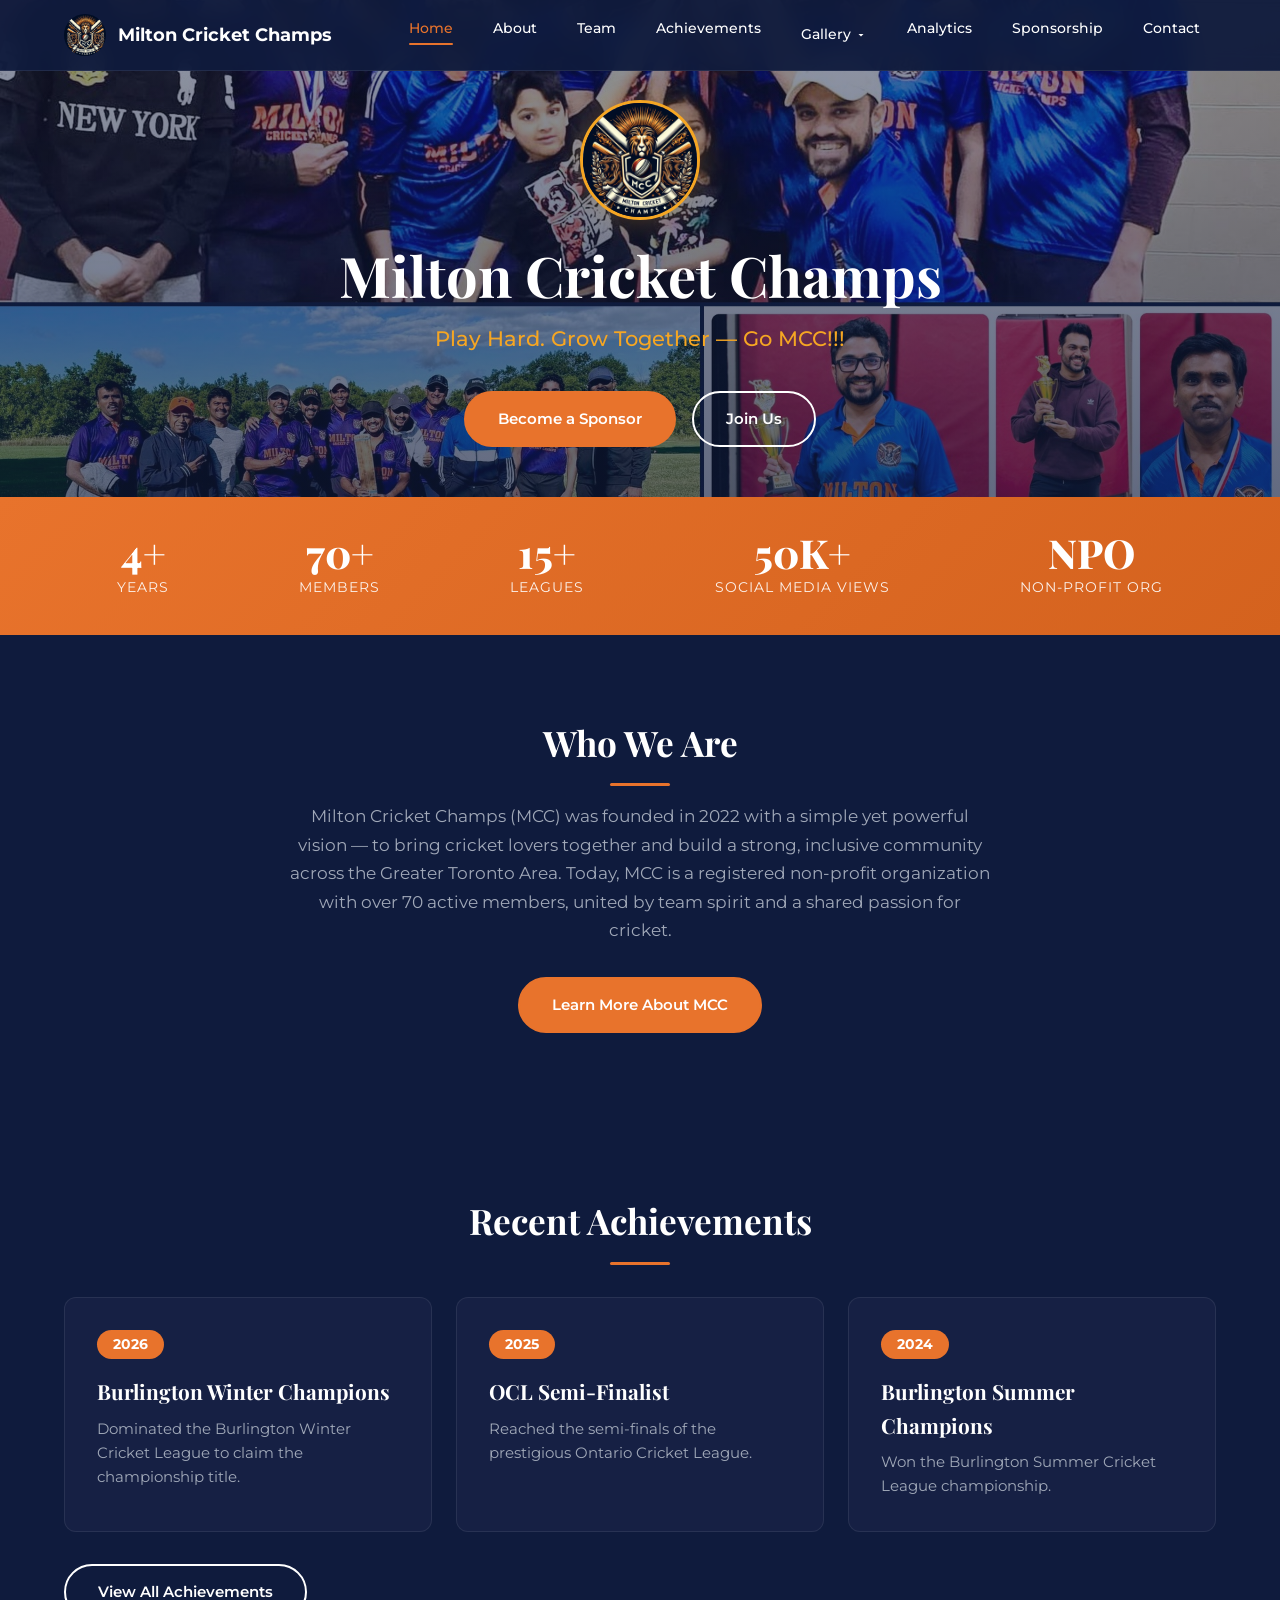
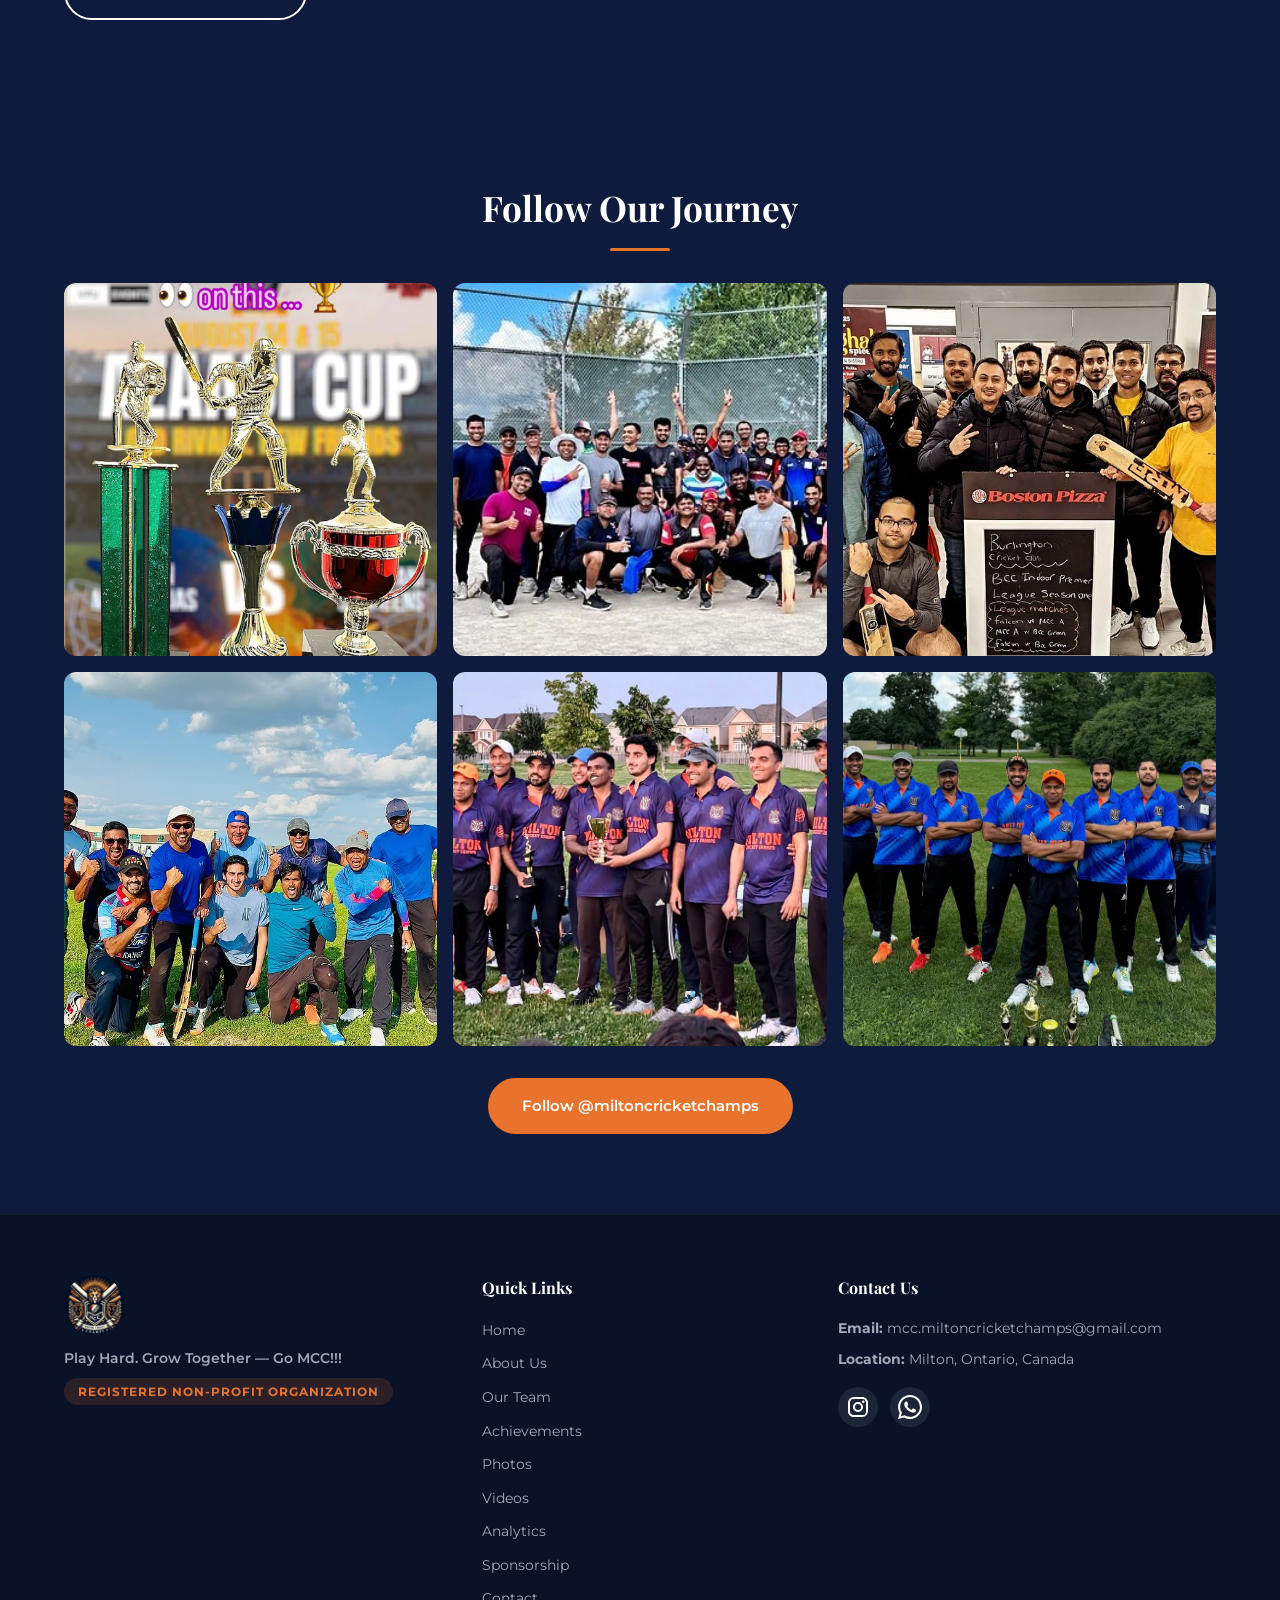
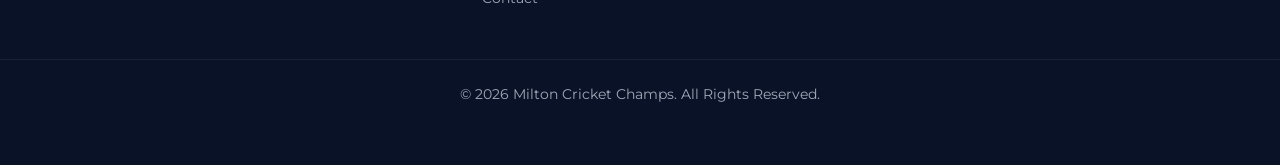
==== commit 0b24aacc: "Add Videos page and Gallery dropdown navigation - Created dedicated videos.html with 34 YouTube matc" ====
--- a/index.html
+++ b/index.html
@@ -32,7 +32,13 @@
 <li><a href="about.html">About</a></li>
 <li><a href="team.html">Team</a></li>
 <li><a href="achievements.html">Achievements</a></li>
-<li><a href="gallery.html">Gallery</a></li>
+<li class="nav-dropdown">
+  <a href="#" class="dropdown-toggle">Gallery <svg class="dropdown-arrow" viewBox="0 0 24 24" width="12" height="12"><path fill="currentColor" d="M7 10l5 5 5-5z"/></svg></a>
+  <ul class="dropdown-menu">
+    <li><a href="gallery.html">Photos</a></li>
+    <li><a href="videos.html">Videos</a></li>
+  </ul>
+</li>
 <li><a href="analytics.html">Analytics</a></li>
 <li><a href="sponsorship.html">Sponsorship</a></li>
 <li><a href="contact.html">Contact</a></li>
@@ -147,7 +153,8 @@
         <li><a href="about.html">About Us</a></li>
         <li><a href="team.html">Our Team</a></li>
         <li><a href="achievements.html">Achievements</a></li>
-        <li><a href="gallery.html">Gallery</a></li>
+        <li><a href="gallery.html">Photos</a></li>
+        <li><a href="videos.html">Videos</a></li>
         <li><a href="analytics.html">Analytics</a></li>
         <li><a href="sponsorship.html">Sponsorship</a></li>
         <li><a href="contact.html">Contact</a></li>
--- a/css/style.css
+++ b/css/style.css
@@ -170,6 +170,48 @@
 .hamburger.active span:nth-child(2) { opacity: 0; }
 .hamburger.active span:nth-child(3) { transform: rotate(-45deg) translate(5px, -5px); }
 
+/* Dropdown */
+.nav-dropdown { position: relative; }
+.dropdown-toggle { display: flex; align-items: center; gap: 4px; cursor: pointer; }
+.dropdown-arrow { transition: transform var(--transition); }
+.nav-dropdown:hover .dropdown-arrow,
+.nav-dropdown.open .dropdown-arrow { transform: rotate(180deg); }
+.dropdown-menu {
+  position: absolute;
+  top: 100%;
+  left: 0;
+  background: rgba(10, 18, 40, 0.98);
+  border-radius: 8px;
+  padding: 8px 0;
+  min-width: 160px;
+  box-shadow: 0 8px 24px rgba(0,0,0,0.4);
+  opacity: 0;
+  visibility: hidden;
+  transform: translateY(8px);
+  transition: all var(--transition);
+  list-style: none;
+  z-index: 1002;
+}
+.nav-dropdown:hover .dropdown-menu,
+.nav-dropdown.open .dropdown-menu {
+  opacity: 1;
+  visibility: visible;
+  transform: translateY(0);
+}
+.dropdown-menu li a {
+  display: block;
+  padding: 8px 20px;
+  color: var(--white);
+  text-decoration: none;
+  font-size: 0.9rem;
+  font-weight: 500;
+  transition: all var(--transition);
+  white-space: nowrap;
+}
+.dropdown-menu li a:hover { color: var(--orange); background: rgba(232,115,44,0.1); }
+.dropdown-menu li a.active { color: var(--orange); }
+.nav-dropdown.active > .dropdown-toggle { color: var(--orange); }
+
 /* --- Hero (Home) --- */
 .hero {
   position: relative;
@@ -763,6 +805,79 @@
 .gallery-item:hover .gallery-item-overlay { opacity: 1; }
 .gallery-item-overlay span { font-weight: 600; font-size: 0.9rem; }
 
+/* --- Video List --- */
+.video-list {
+  display: grid;
+  grid-template-columns: repeat(auto-fill, minmax(280px, 1fr));
+  gap: 20px;
+  margin-top: 32px;
+}
+.video-card {
+  background: var(--card-bg);
+  border-radius: var(--radius);
+  overflow: hidden;
+  text-decoration: none;
+  color: inherit;
+  transition: transform 0.2s, box-shadow 0.2s;
+  border: 1px solid rgba(255,255,255,0.06);
+}
+.video-card:hover {
+  transform: translateY(-4px);
+  box-shadow: 0 8px 24px rgba(0,0,0,0.3);
+}
+.video-thumb {
+  position: relative;
+  aspect-ratio: 16/9;
+  overflow: hidden;
+}
+.video-thumb img {
+  width: 100%;
+  height: 100%;
+  object-fit: cover;
+}
+.play-btn {
+  position: absolute;
+  top: 50%;
+  left: 50%;
+  transform: translate(-50%, -50%);
+  width: 48px;
+  height: 48px;
+  background: rgba(232,115,44,0.9);
+  border-radius: 50%;
+  display: flex;
+  align-items: center;
+  justify-content: center;
+  font-size: 20px;
+  color: #fff;
+  opacity: 0.8;
+  transition: opacity 0.2s, transform 0.2s;
+}
+.video-card:hover .play-btn {
+  opacity: 1;
+  transform: translate(-50%, -50%) scale(1.1);
+}
+.video-info {
+  padding: 12px 16px;
+}
+.video-date {
+  display: block;
+  font-size: 0.75rem;
+  color: var(--orange);
+  font-weight: 600;
+  text-transform: uppercase;
+  letter-spacing: 1px;
+  margin-bottom: 4px;
+}
+.video-title {
+  display: block;
+  font-size: 0.85rem;
+  color: var(--text-light);
+  line-height: 1.3;
+}
+@media (max-width: 768px) {
+  .video-list { grid-template-columns: repeat(auto-fill, minmax(240px, 1fr)); gap: 16px; }
+}
+
 /* --- Lightbox --- */
 .lightbox {
   display: none;
@@ -871,6 +986,15 @@
   max-width: 600px;
   margin: 32px auto 0;
   border: 1px solid rgba(245,166,35,0.2);
+}
+.sponsor-logo {
+  width: 120px;
+  height: 120px;
+  object-fit: contain;
+  border-radius: 16px;
+  margin-bottom: 16px;
+  background: #fff;
+  padding: 8px;
 }
 .sponsor-year {
   font-size: 0.85rem;
@@ -1450,6 +1574,18 @@
   }
   .nav-links li a.active::after { display: none; }
   .nav-links li a.active { background: rgba(232,115,44,0.15); }
+  .dropdown-menu {
+    position: static;
+    opacity: 1;
+    visibility: visible;
+    transform: none;
+    box-shadow: none;
+    background: transparent;
+    padding: 0 0 0 16px;
+    display: none;
+  }
+  .nav-dropdown.open .dropdown-menu { display: block; }
+  .dropdown-menu li a { padding: 10px 16px; font-size: 0.95rem; }
 
   /* Hero */
   .hero { min-height: 500px; }
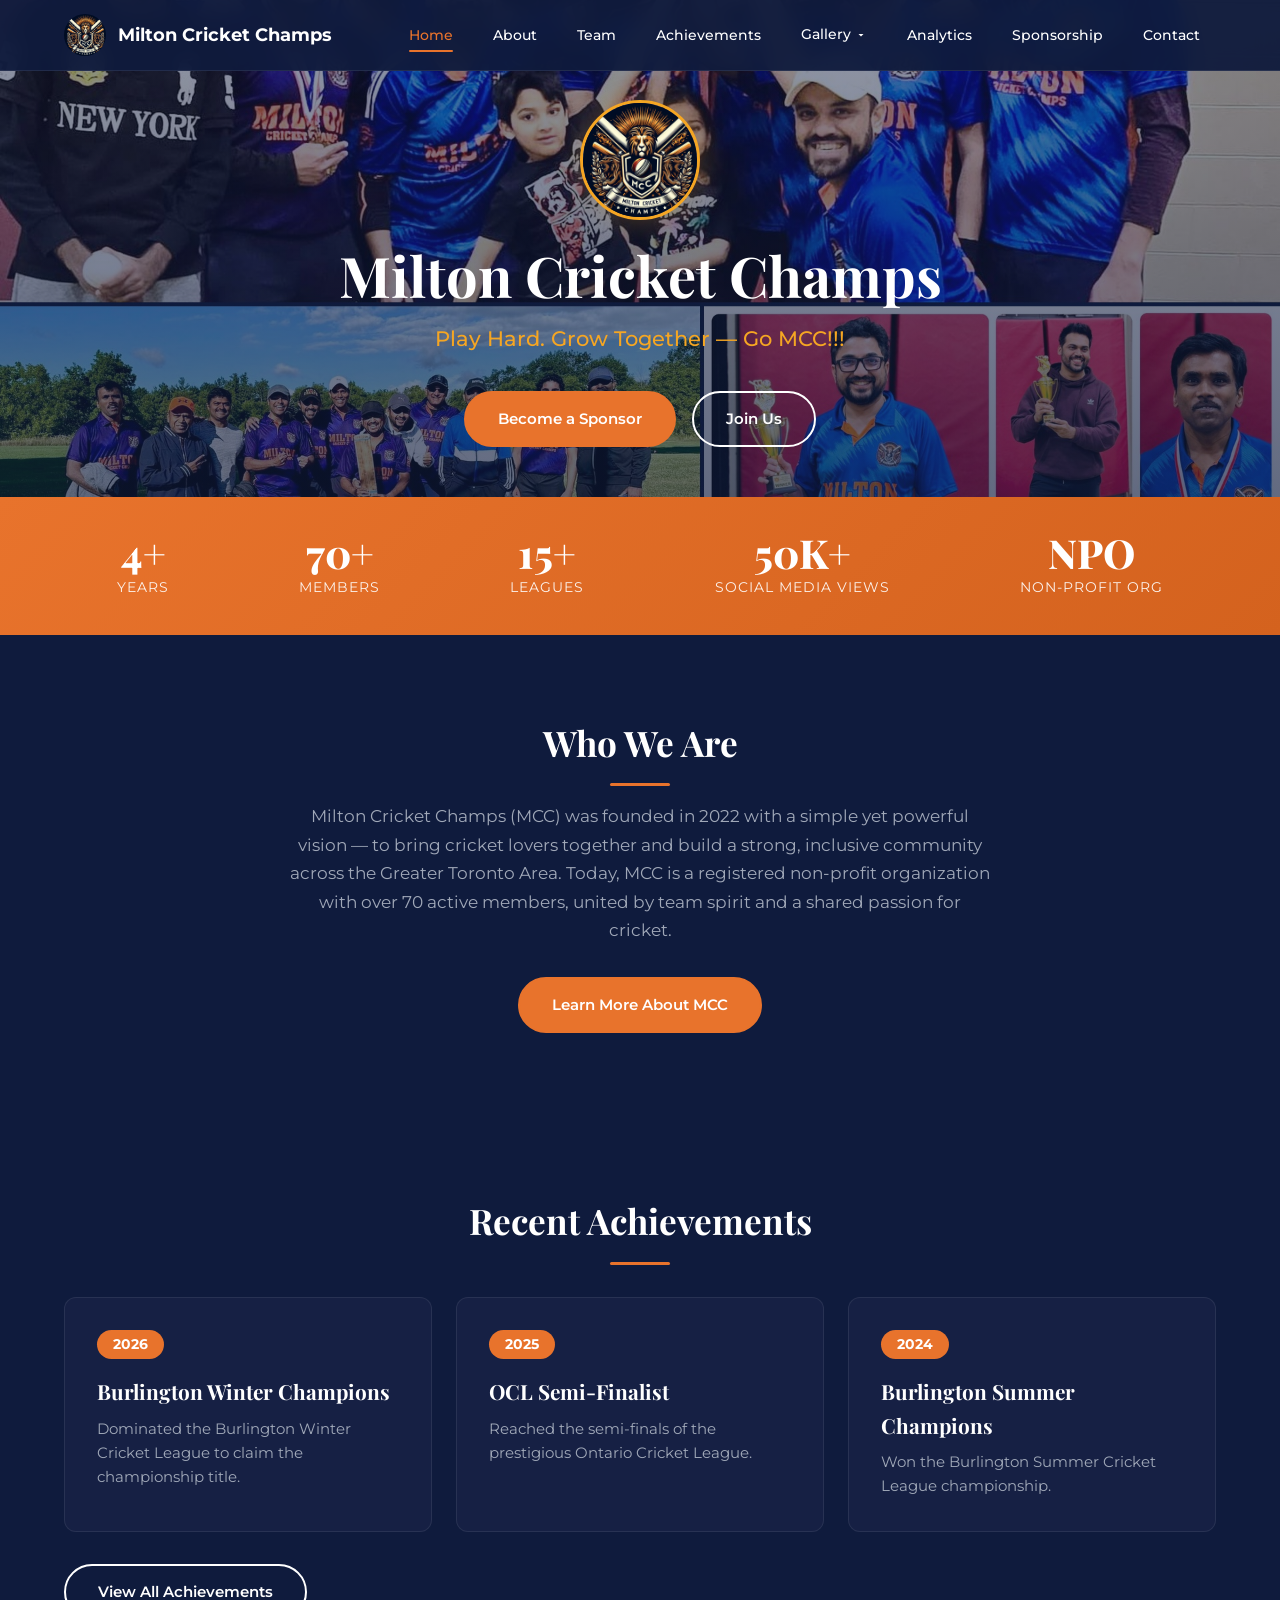
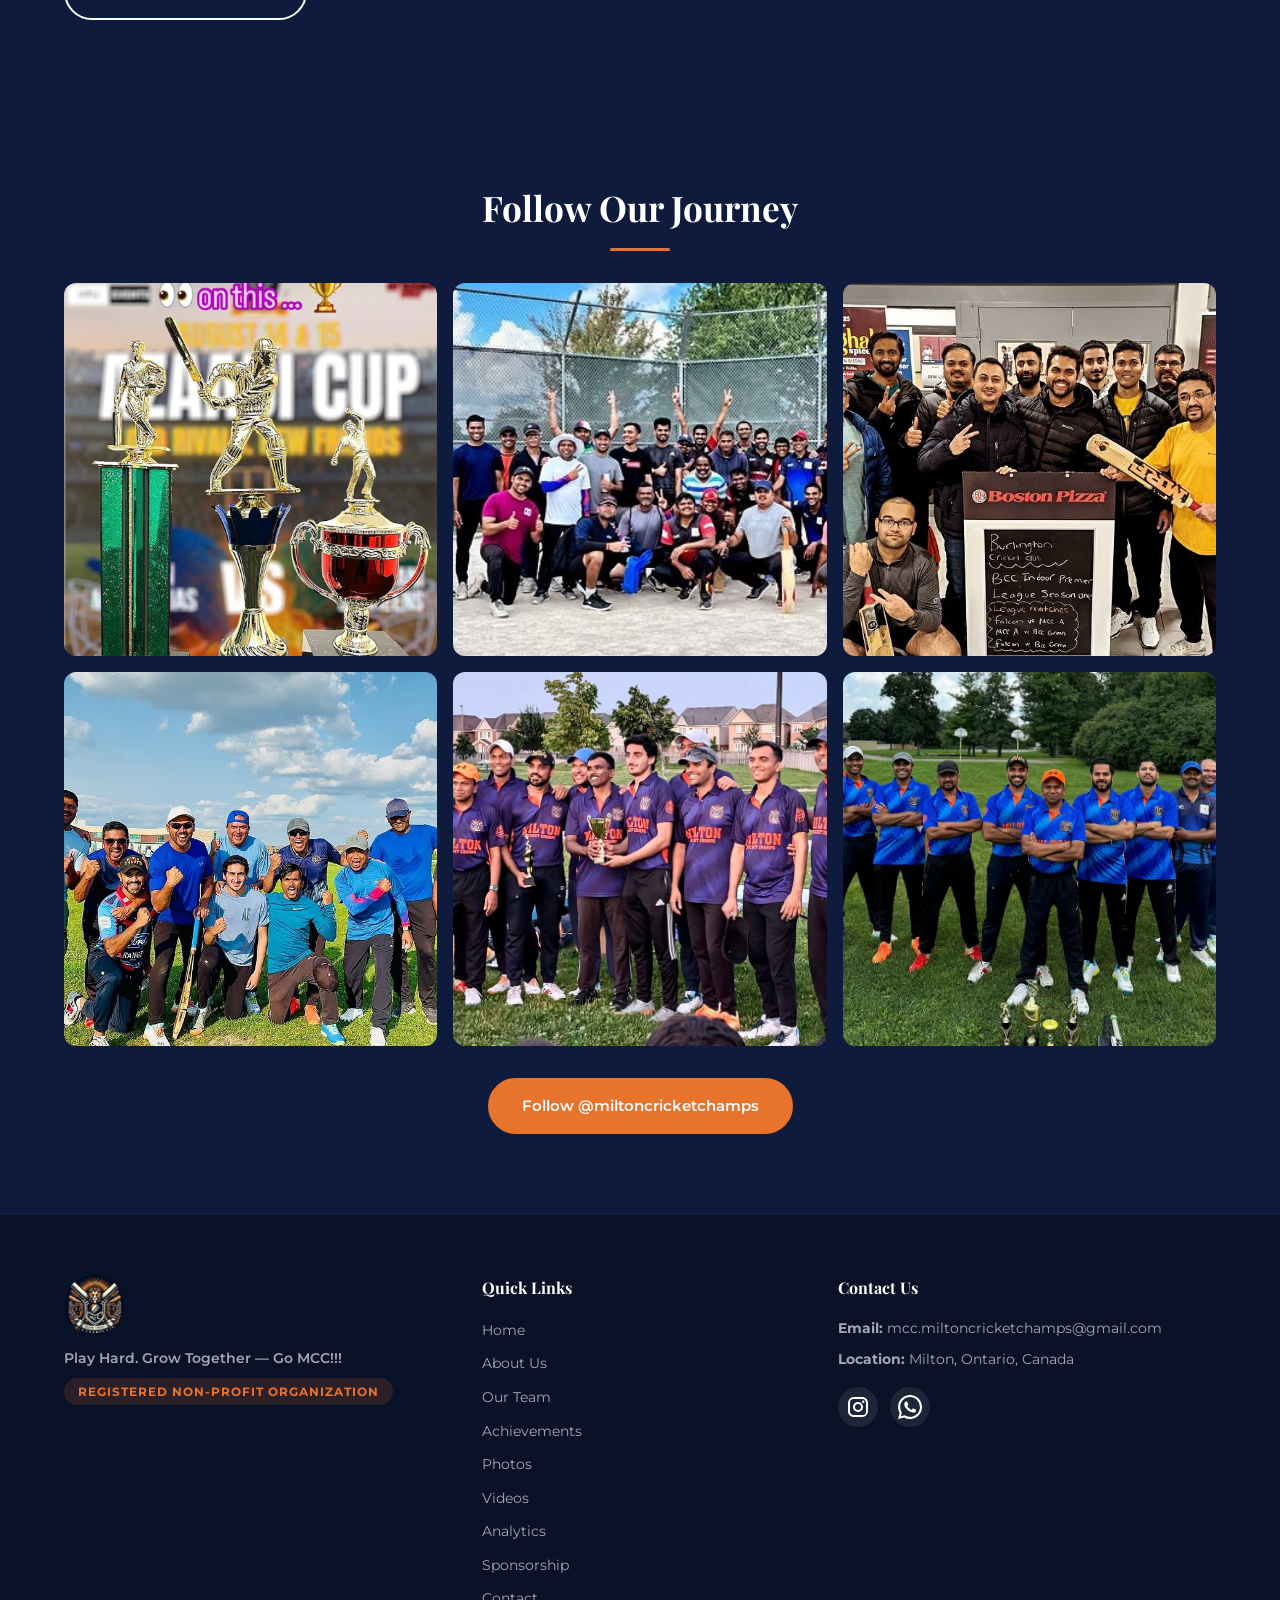
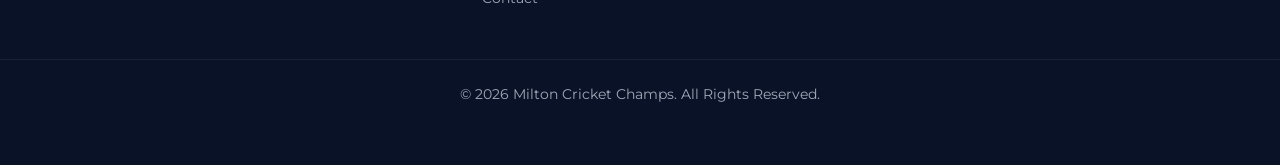
==== commit b762603a: "Add Open Graph tags, Schema.org structured data, fix contact subject pre-select, add counter API tim" ====
--- a/index.html
+++ b/index.html
@@ -6,6 +6,11 @@
   <meta name="description" content="Milton Cricket Champs (MCC) - Building a strong, inclusive cricket community in the GTA since 2022.">
   <title>Home | Milton Cricket Champs</title>
   <link rel="icon" type="image/jpeg" href="img/logo.jpeg">
+  <!-- Open Graph -->
+  <meta property="og:title" content="Home | Milton Cricket Champs">
+  <meta property="og:description" content="Milton Cricket Champs (MCC) - Building a strong, inclusive cricket community in the GTA since 2022.">
+  <meta property="og:image" content="https://mcc-miltoncricketchamps.github.io/img/logo.jpeg">
+  <meta property="og:type" content="website">
   <link href="https://fonts.googleapis.com/css2?family=Montserrat:wght@400;500;600;700;800&family=Playfair+Display:wght@700;800&display=swap" rel="stylesheet">
   <link rel="stylesheet" href="css/style.css">
   <!-- Google tag (gtag.js) -->
@@ -16,6 +21,29 @@
     gtag('js', new Date());
     gtag('config', 'G-EQ4QYPNRT9');
   </script>
+  <script type="application/ld+json">{
+    "@context": "https://schema.org",
+    "@type": "SportsOrganization",
+    "name": "Milton Cricket Champs",
+    "alternateName": "MCC",
+    "url": "https://mcc-miltoncricketchamps.github.io",
+    "logo": "https://mcc-miltoncricketchamps.github.io/img/logo.jpeg",
+    "description": "A registered non-profit cricket organization in Milton, Ontario — building a strong, inclusive cricket community in the GTA since 2022.",
+    "sport": "Cricket",
+    "location": {
+      "@type": "Place",
+      "name": "Milton, Ontario",
+      "address": {
+        "@type": "PostalAddress",
+        "addressLocality": "Milton",
+        "addressRegion": "Ontario",
+        "addressCountry": "CA"
+      }
+    },
+    "email": "mcc.miltoncricketchamps@gmail.com",
+    "foundingDate": "2022",
+    "nonprofitStatus": "NonprofitType"
+  }</script>
 </head>
 <body>
 <nav class="navbar" id="navbar">
--- a/css/style.css
+++ b/css/style.css
@@ -122,8 +122,10 @@
 .nav-logo { width: 42px; height: 42px; border-radius: 50%; object-fit: cover; }
 .nav-links {
   display: flex;
+  align-items: center;
   list-style: none;
   gap: 8px;
+  flex-wrap: nowrap;
 }
 .nav-links li a {
   color: var(--white);
@@ -480,13 +482,10 @@
   border-color: var(--orange);
   transform: translateY(-2px);
 }
-.format-overs {
+.format-icon {
   display: block;
-  font-family: 'Playfair Display', serif;
-  font-size: 2rem;
-  font-weight: 800;
-  color: var(--orange);
   line-height: 1;
+  margin-bottom: 4px;
 }
 .format-name {
   display: block;
@@ -859,6 +858,24 @@
 .video-info {
   padding: 12px 16px;
 }
+.video-badge {
+  display: inline-block;
+  font-size: 0.65rem;
+  font-weight: 700;
+  text-transform: uppercase;
+  letter-spacing: 0.5px;
+  padding: 2px 8px;
+  border-radius: 4px;
+  margin-bottom: 6px;
+}
+.badge-live {
+  background: rgba(232, 115, 44, 0.2);
+  color: var(--orange);
+}
+.badge-event {
+  background: rgba(245, 166, 35, 0.2);
+  color: var(--gold);
+}
 .video-date {
   display: block;
   font-size: 0.75rem;
@@ -873,6 +890,14 @@
   font-size: 0.85rem;
   color: var(--text-light);
   line-height: 1.3;
+}
+.video-filters {
+  display: flex;
+  gap: 8px;
+  flex-wrap: wrap;
+}
+.video-card.hidden {
+  display: none;
 }
 @media (max-width: 768px) {
   .video-list { grid-template-columns: repeat(auto-fill, minmax(240px, 1fr)); gap: 16px; }
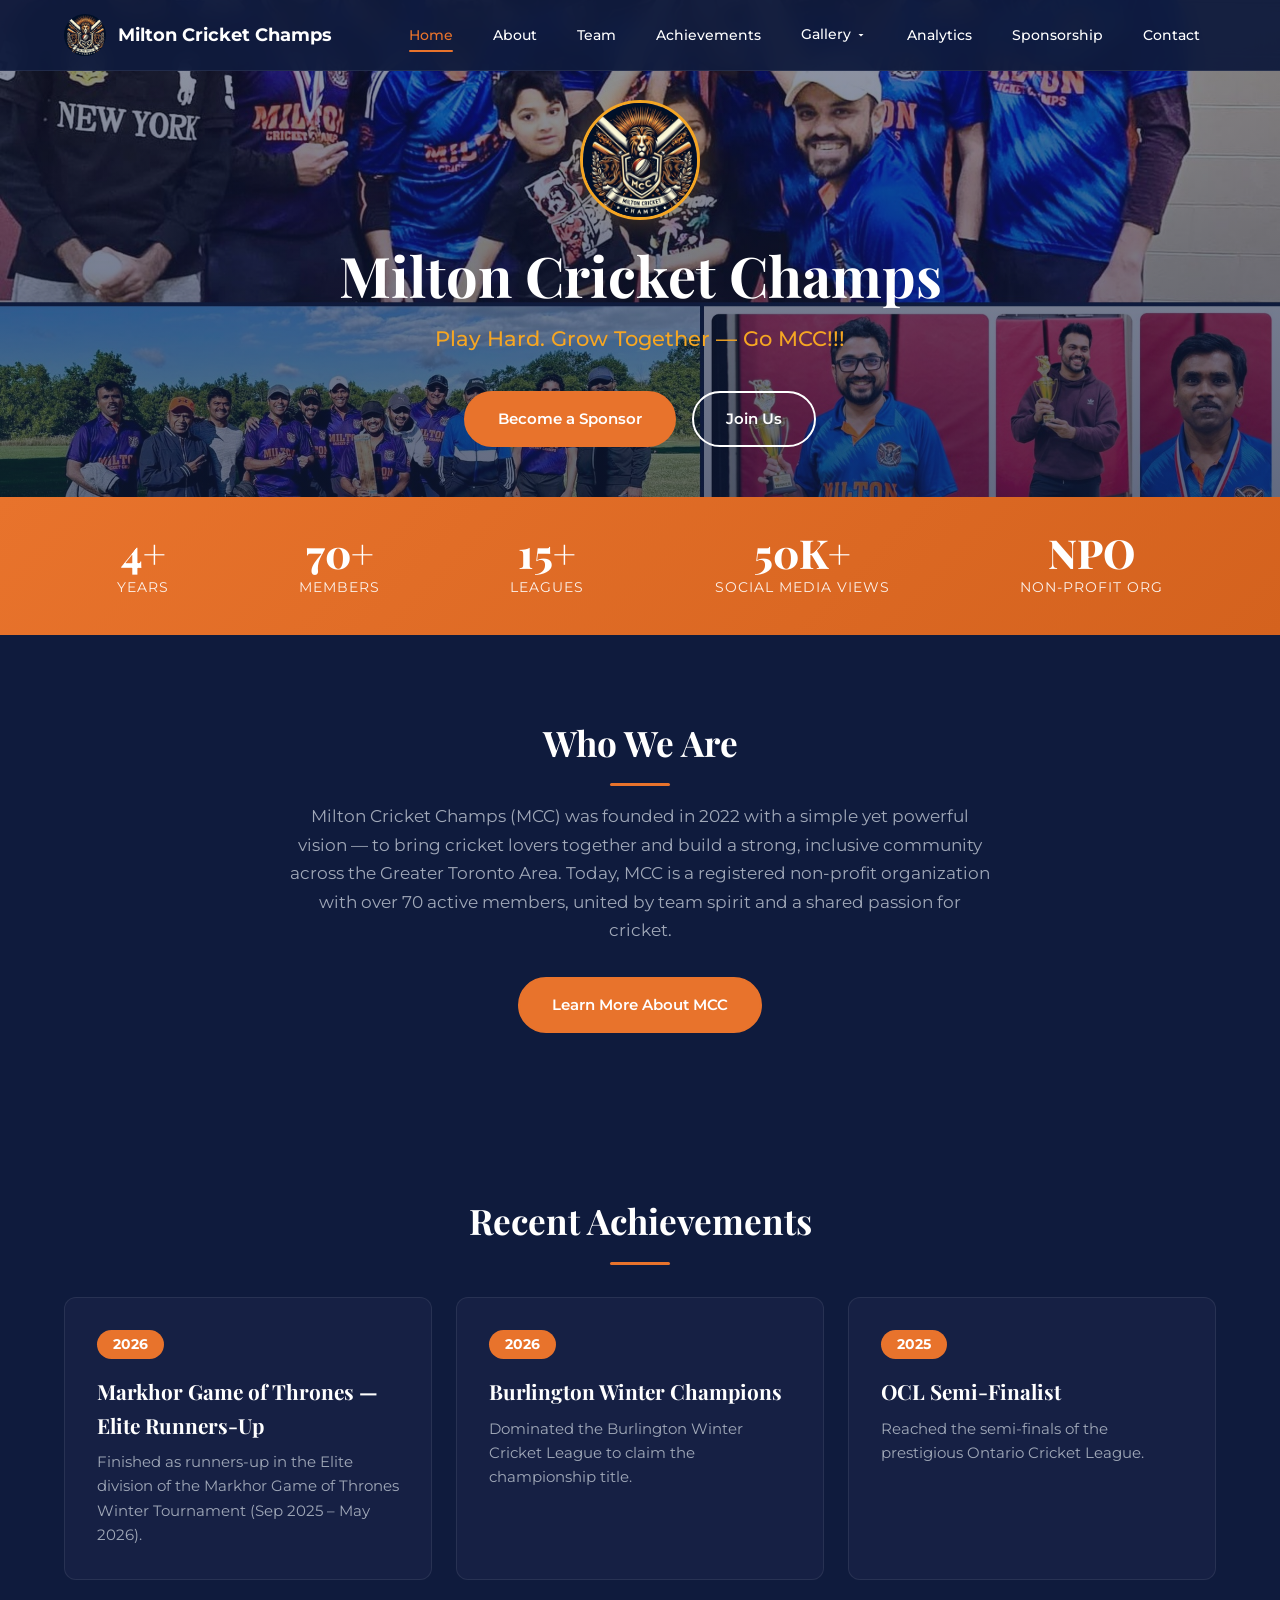
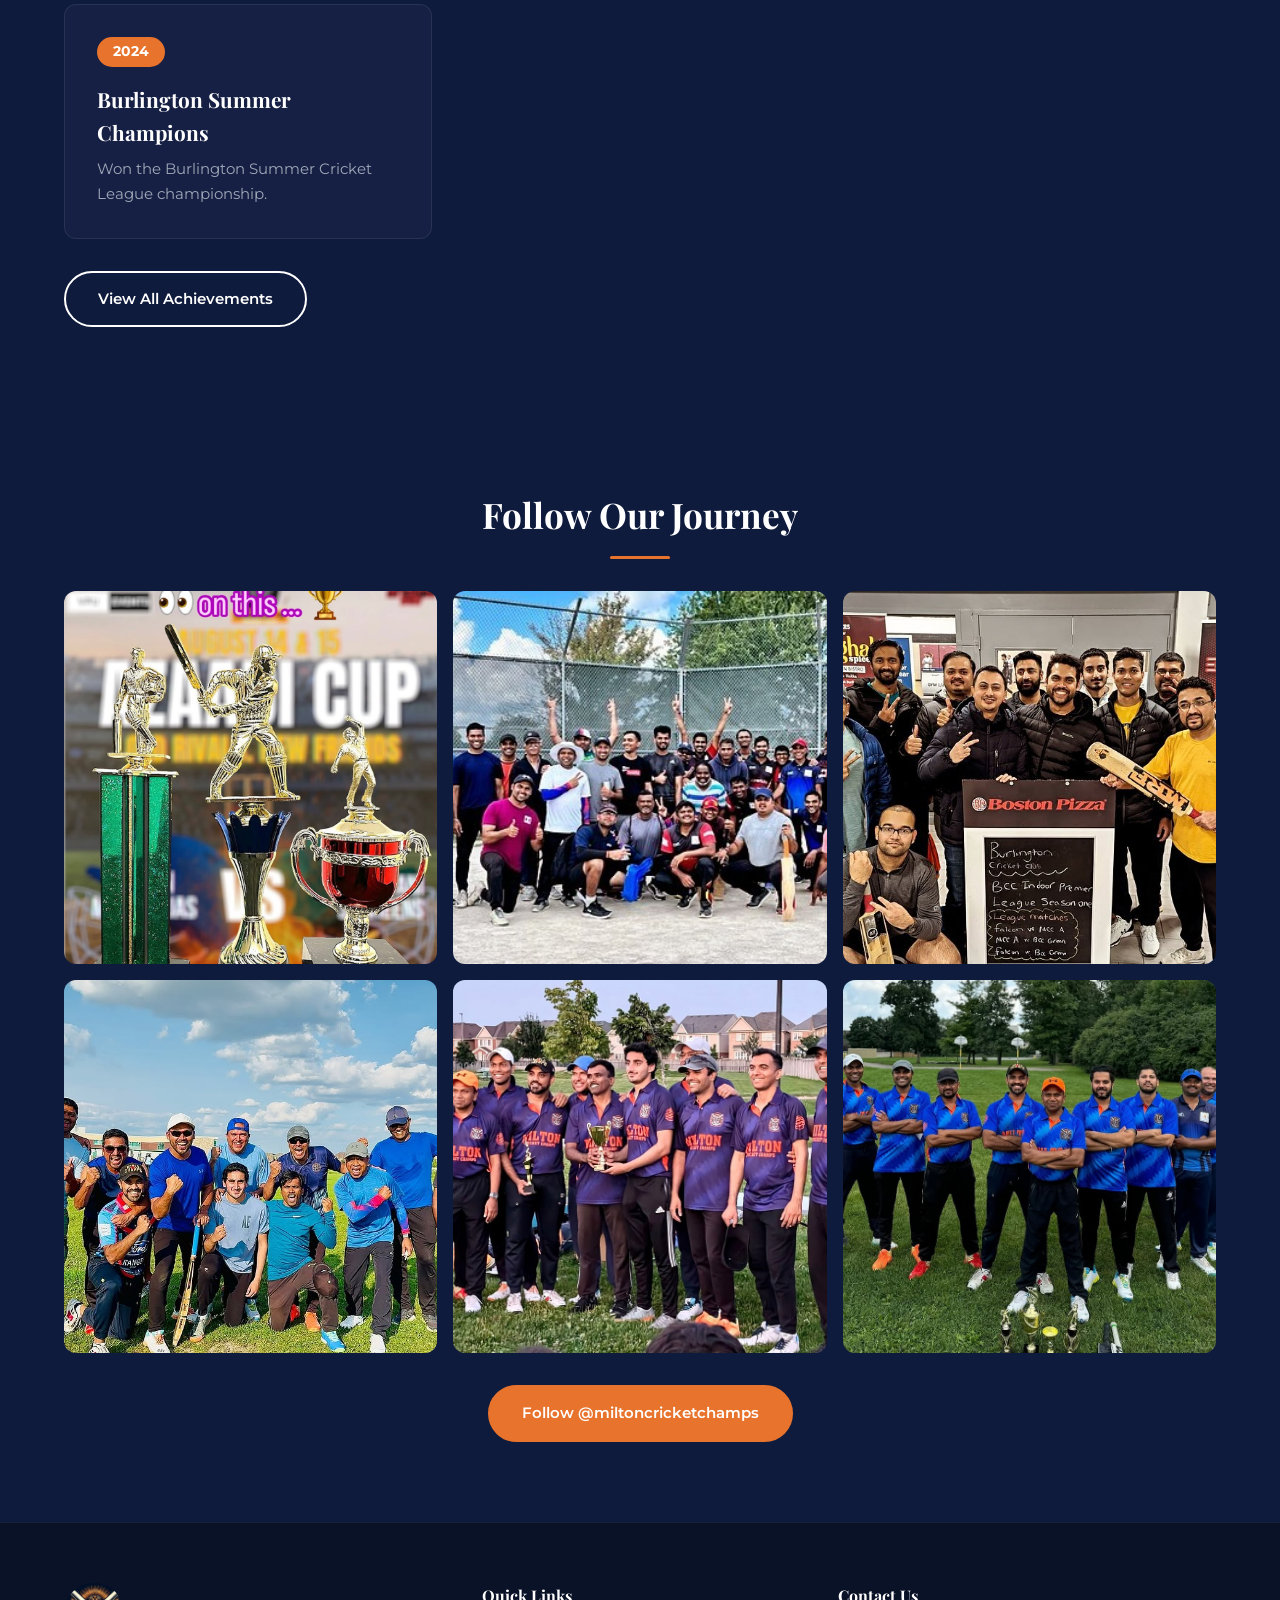
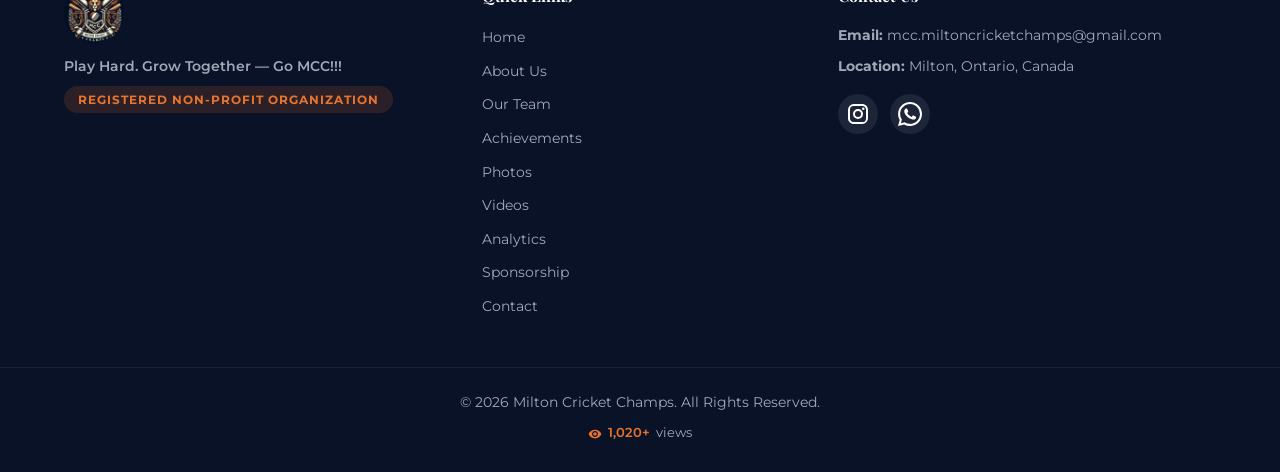
==== commit 76ef3cd3: "Add Markhor Game of Thrones Winter Tournament Elite Runners-Up to recent achievements" ====
--- a/index.html
+++ b/index.html
@@ -120,6 +120,11 @@
     <div class="achievement-cards">
       <div class="achievement-card">
         <div class="achievement-year">2026</div>
+        <h3>Markhor Game of Thrones &mdash; Elite Runners-Up</h3>
+        <p>Finished as runners-up in the Elite division of the Markhor Game of Thrones Winter Tournament (Sep 2025 &ndash; May 2026).</p>
+      </div>
+      <div class="achievement-card">
+        <div class="achievement-year">2026</div>
         <h3>Burlington Winter Champions</h3>
         <p>Dominated the Burlington Winter Cricket League to claim the championship title.</p>
       </div>
--- a/css/style.css
+++ b/css/style.css
@@ -511,10 +511,10 @@
 /* --- Team Grid --- */
 .team-grid {
   display: grid;
-  grid-template-columns: repeat(auto-fit, minmax(200px, 1fr));
-  gap: 32px;
+  grid-template-columns: repeat(5, 1fr);
+  gap: 24px;
   margin-top: 40px;
-  max-width: 1000px;
+  max-width: 1100px;
   margin-left: auto;
   margin-right: auto;
 }
@@ -1003,23 +1003,136 @@
   box-shadow: 0 8px 30px rgba(0,0,0,0.3);
 }
 
-/* --- Current Sponsor --- */
-.current-sponsor {
-  background: var(--card-bg);
-  border-radius: var(--radius);
-  padding: 48px 32px;
-  max-width: 600px;
+/* --- Sponsors by Season --- */
+.sponsors-by-season {
+  max-width: 1000px;
   margin: 32px auto 0;
+  display: flex;
+  flex-direction: column;
+  gap: 28px;
+}
+.sponsor-season {
+  background: var(--card-bg);
+  border-radius: var(--radius);
+  padding: 32px 24px;
   border: 1px solid rgba(245,166,35,0.2);
 }
+.sponsor-row {
+  display: flex;
+  flex-wrap: wrap;
+  justify-content: center;
+  align-items: flex-start;
+  gap: 24px;
+  margin-top: 8px;
+}
+.sponsor-row + .sponsor-row {
+  margin-top: 28px;
+}
+.sponsor-card {
+  display: flex;
+  flex-direction: column;
+  align-items: center;
+  min-width: 220px;
+  max-width: 300px;
+  flex: 0 1 260px;
+  padding: 18px 14px 14px;
+  border-radius: 14px;
+  border: 1px solid rgba(255,255,255,0.08);
+  background: rgba(255,255,255,0.02);
+  position: relative;
+}
+.sponsor-card--gold {
+  border: 2px solid rgba(245,166,35,0.75);
+  background:
+    radial-gradient(ellipse at top, rgba(245,166,35,0.14) 0%, rgba(245,166,35,0.03) 55%, transparent 85%),
+    linear-gradient(180deg, rgba(255,255,255,0.02), rgba(255,255,255,0));
+  flex: 0 1 300px;
+  max-width: 340px;
+  transform: translateY(-4px);
+  animation: gold-glow 3.2s ease-in-out infinite;
+}
+@keyframes gold-glow {
+  0%, 100% {
+    box-shadow: 0 0 20px rgba(245,166,35,0.22), 0 14px 36px rgba(0,0,0,0.35);
+  }
+  50% {
+    box-shadow: 0 0 42px rgba(245,166,35,0.55), 0 14px 36px rgba(0,0,0,0.35);
+  }
+}
+.sponsor-card--silver {
+  border-color: rgba(192,192,192,0.45);
+}
+.sponsor-card--bronze {
+  border-color: rgba(176,127,73,0.45);
+}
+.sponsor-crown {
+  font-size: 1.7rem;
+  line-height: 1;
+  margin: 4px 0 8px;
+  filter: drop-shadow(0 2px 6px rgba(245,166,35,0.55));
+}
+.sponsor-tier {
+  display: inline-block;
+  font-size: 0.7rem;
+  font-weight: 700;
+  letter-spacing: 1.5px;
+  text-transform: uppercase;
+  padding: 4px 10px;
+  border-radius: 999px;
+  margin-bottom: 12px;
+}
+.sponsor-tier--gold {
+  background: linear-gradient(135deg, #f5a623, #e0901a);
+  color: #1a1a1a;
+}
+.sponsor-tier--silver {
+  background: linear-gradient(135deg, #c0c0c0, #9a9a9a);
+  color: #1a1a1a;
+}
+.sponsor-tier--bronze {
+  background: linear-gradient(135deg, #cd7f32, #a66628);
+  color: #fff;
+}
 .sponsor-logo {
-  width: 120px;
-  height: 120px;
+  width: auto;
+  max-width: 220px;
+  height: 140px;
   object-fit: contain;
   border-radius: 16px;
-  margin-bottom: 16px;
+  margin-bottom: 14px;
   background: #fff;
-  padding: 8px;
+  padding: 10px;
+  box-sizing: border-box;
+}
+.sponsor-logo--bleed {
+  background: transparent;
+  padding: 0;
+  width: 100%;
+  max-width: 280px;
+  height: auto;
+  border-radius: 10px;
+}
+.sponsor-card--gold .sponsor-logo {
+  max-width: 260px;
+  height: 180px;
+}
+.sponsor-card--gold .sponsor-name {
+  font-size: 1.35rem;
+  font-weight: 700;
+  text-transform: uppercase;
+  letter-spacing: 1.5px;
+}
+.sponsor-tagline {
+  font-size: 0.82rem;
+  color: var(--text-gray);
+  margin: 8px 0 0;
+  text-align: center;
+  line-height: 1.5;
+  font-style: italic;
+}
+.sponsor-card--gold .sponsor-tagline {
+  color: rgba(255,255,255,0.75);
+  font-size: 0.88rem;
 }
 .sponsor-year {
   font-size: 0.85rem;
@@ -1027,20 +1140,32 @@
   letter-spacing: 2px;
   color: var(--text-gray);
   margin-bottom: 8px;
+  text-align: center;
 }
 .sponsor-name {
-  font-size: 2rem;
+  font-size: 1.25rem;
   color: var(--gold);
-  margin-bottom: 12px;
-}
-.current-sponsor p:last-child { color: var(--text-gray); }
-
-/* --- Transparency Embed --- */
-.transparency-embed {
-  margin-top: 32px;
-  border-radius: var(--radius);
-  overflow: hidden;
+  margin: 0;
+  text-align: center;
+}
+
+/* --- Financial Transparency Note --- */
+.transparency-note {
+  max-width: 720px;
+  margin: 32px auto 0;
+  padding: 32px 28px;
+  background: var(--card-bg);
+  border: 1px solid rgba(245,166,35,0.2);
+  border-radius: var(--radius);
   box-shadow: var(--shadow);
+}
+.transparency-note p {
+  color: var(--text-gray);
+  line-height: 1.7;
+  margin: 0;
+}
+.transparency-note strong {
+  color: var(--gold);
 }
 
 /* --- CricHeroes Section --- */
@@ -1469,6 +1594,22 @@
   font-size: 0.8rem;
   color: var(--text-gray);
 }
+/* Recent Results */
+.recent-win { border-left-color: #4CAF50; }
+.recent-loss { border-left-color: #ef5350; }
+.recent-score {
+  font-size: 0.9rem;
+  color: var(--text-gray);
+  margin-bottom: 6px;
+}
+.recent-result {
+  font-size: 0.85rem;
+  font-weight: 600;
+  margin-bottom: 6px;
+}
+.recent-win .recent-result { color: #4CAF50; }
+.recent-loss .recent-result { color: #ef5350; }
+
 .no-upcoming {
   text-align: center;
   color: var(--text-gray);
@@ -1633,7 +1774,7 @@
   .achievement-cards { grid-template-columns: 1fr; }
   .values-grid { grid-template-columns: 1fr 1fr; }
   .formats-grid { grid-template-columns: repeat(3, 1fr); }
-  .team-grid { grid-template-columns: repeat(2, 1fr); gap: 20px; }
+  .team-grid { grid-template-columns: repeat(3, 1fr); gap: 20px; }
   .trophy-gallery { grid-template-columns: 1fr; }
   .gallery-grid { grid-template-columns: repeat(2, 1fr); }
   .sponsor-benefits { grid-template-columns: 1fr; }
@@ -1658,7 +1799,7 @@
   .ig-grid { grid-template-columns: repeat(2, 1fr); gap: 8px; }
   .values-grid { grid-template-columns: 1fr; }
   .formats-grid { grid-template-columns: repeat(2, 1fr); }
-  .team-grid { grid-template-columns: 1fr; }
+  .team-grid { grid-template-columns: repeat(2, 1fr); }
   .gallery-grid { grid-template-columns: 1fr; }
   .gallery-filters { gap: 8px; }
   .filter-btn { padding: 8px 16px; font-size: 0.8rem; }
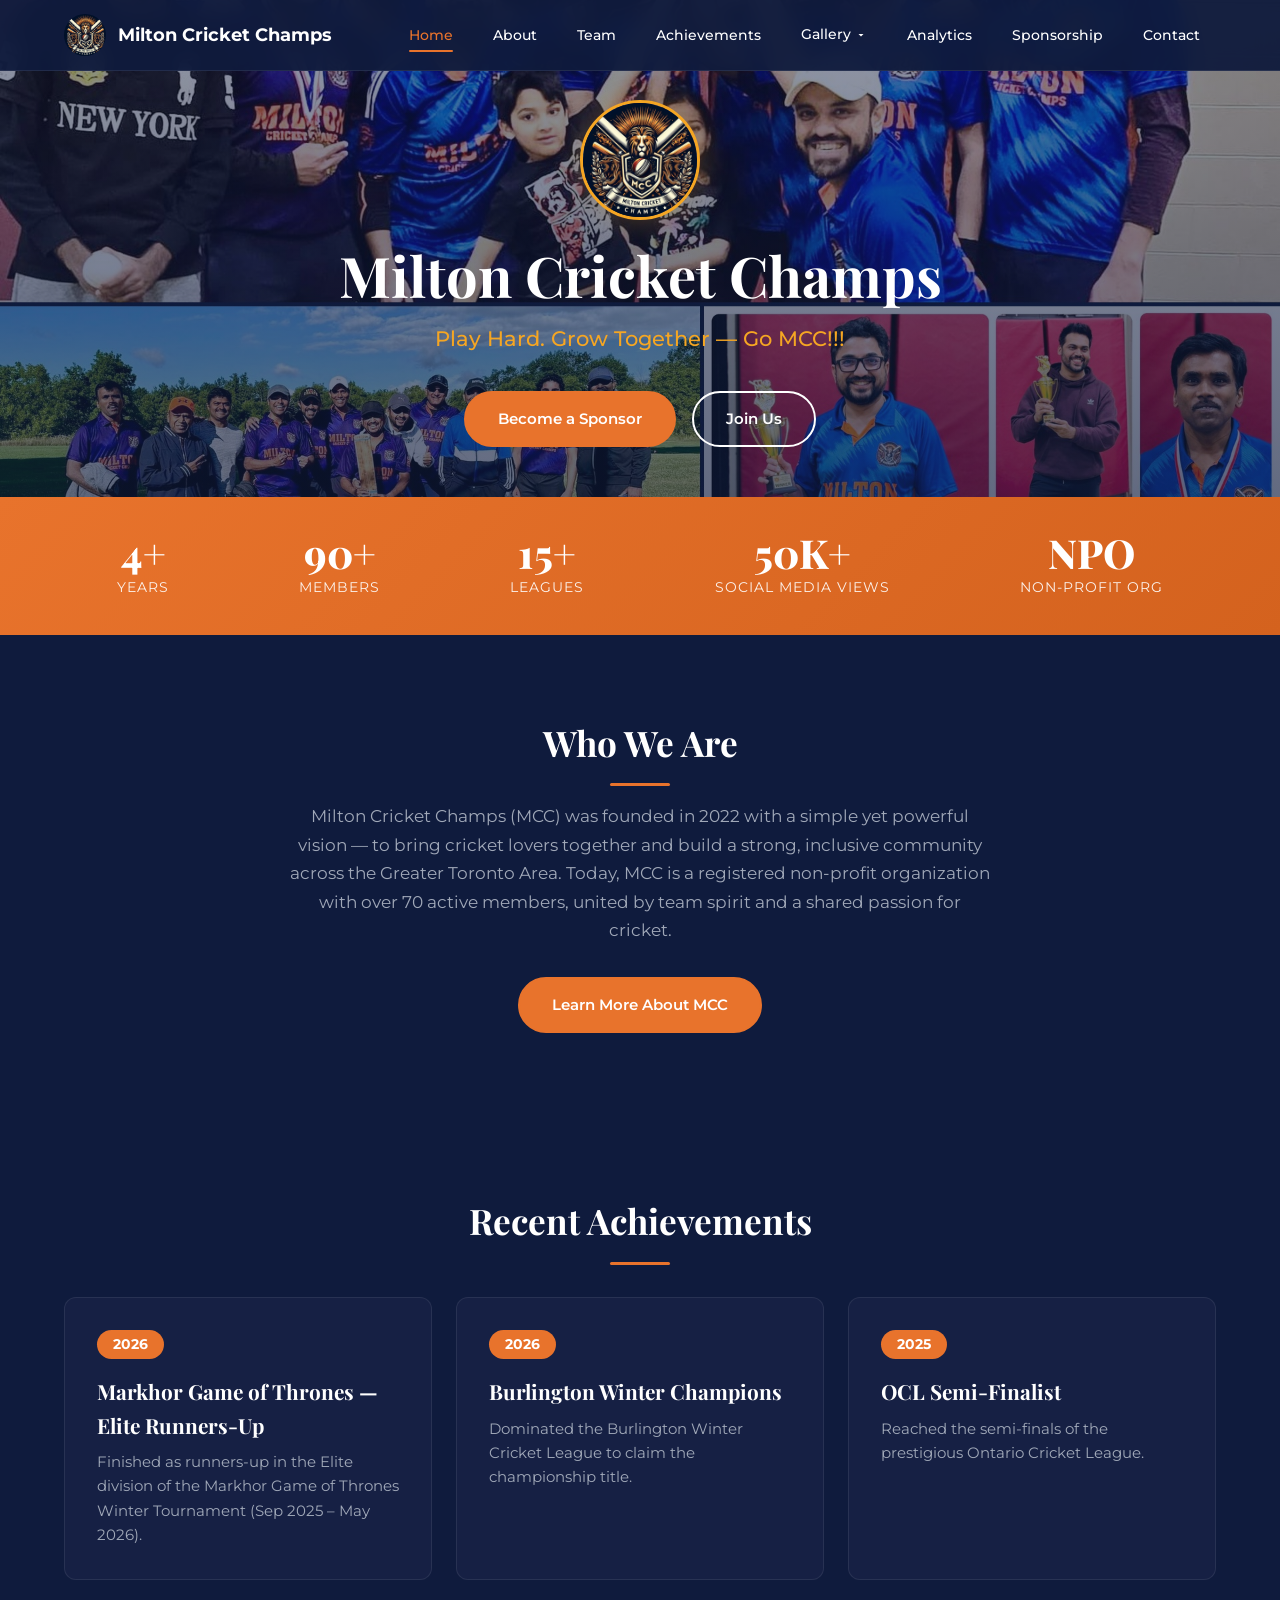
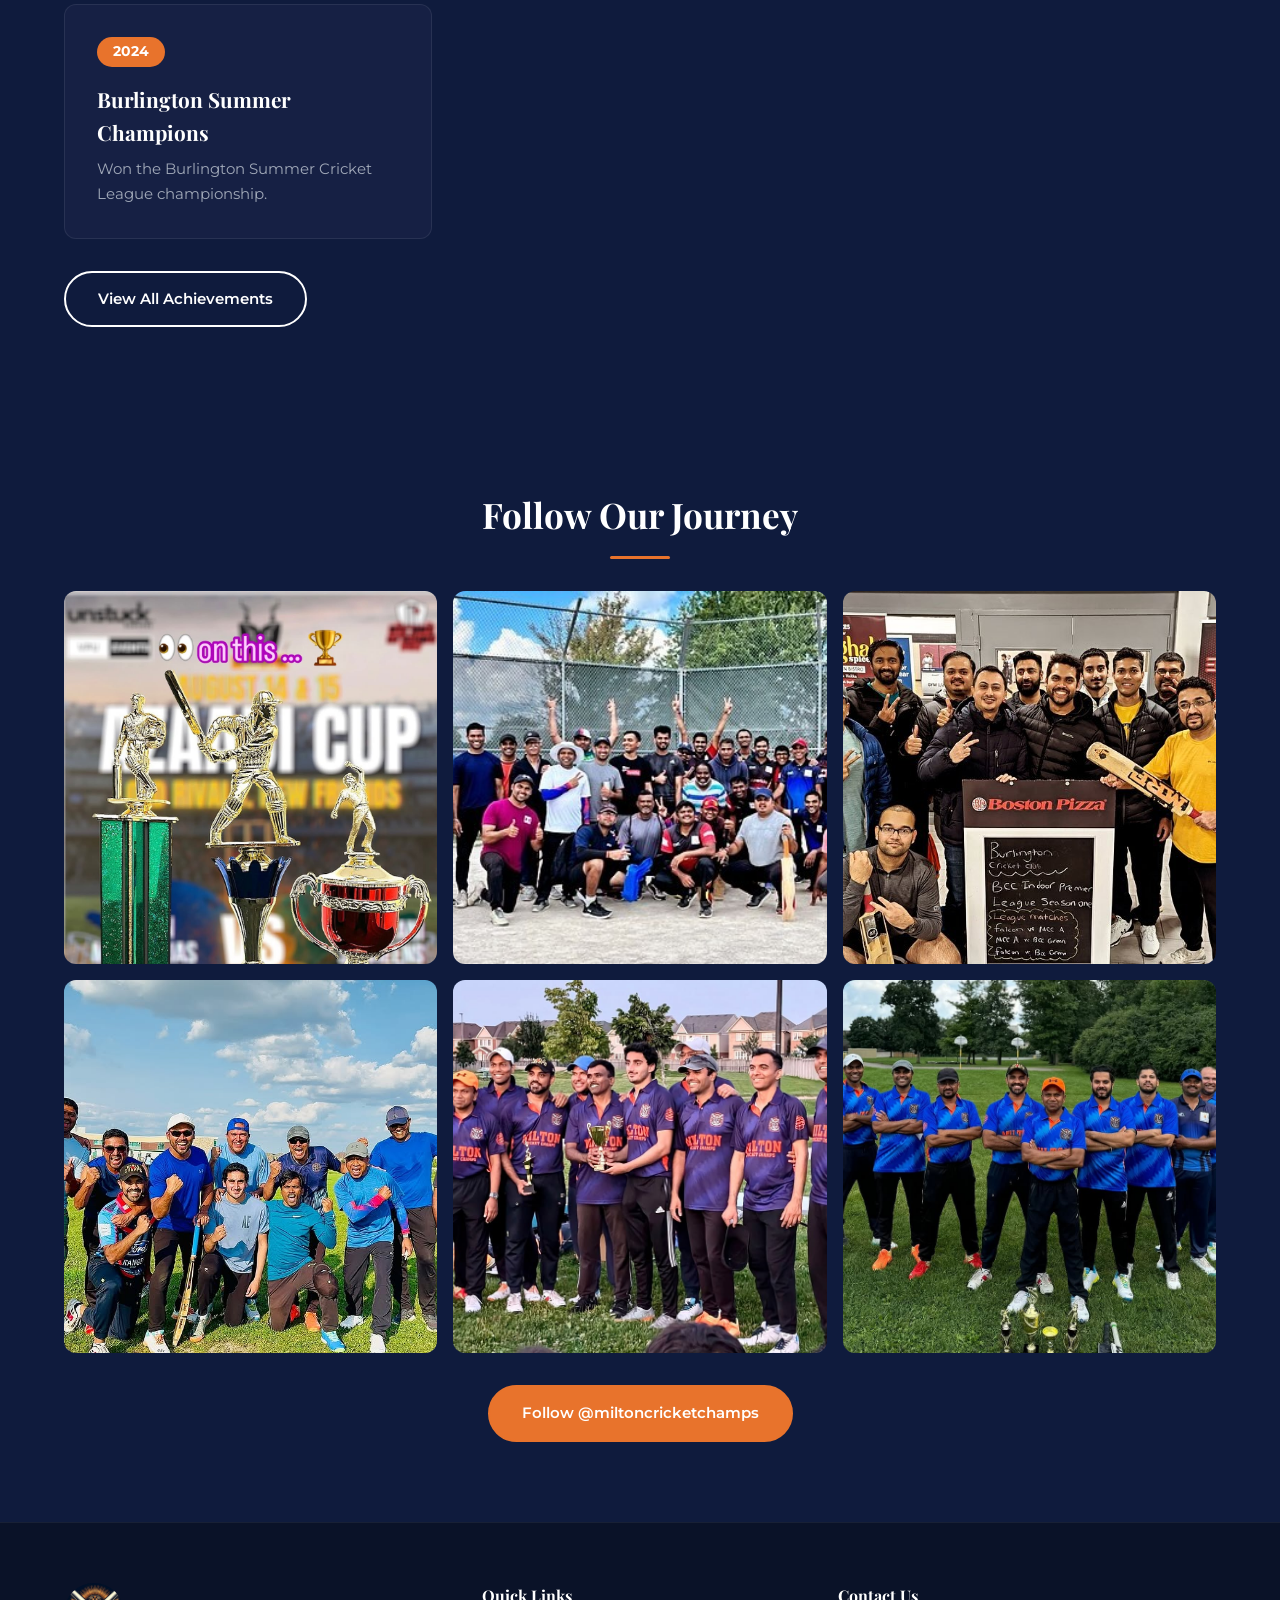
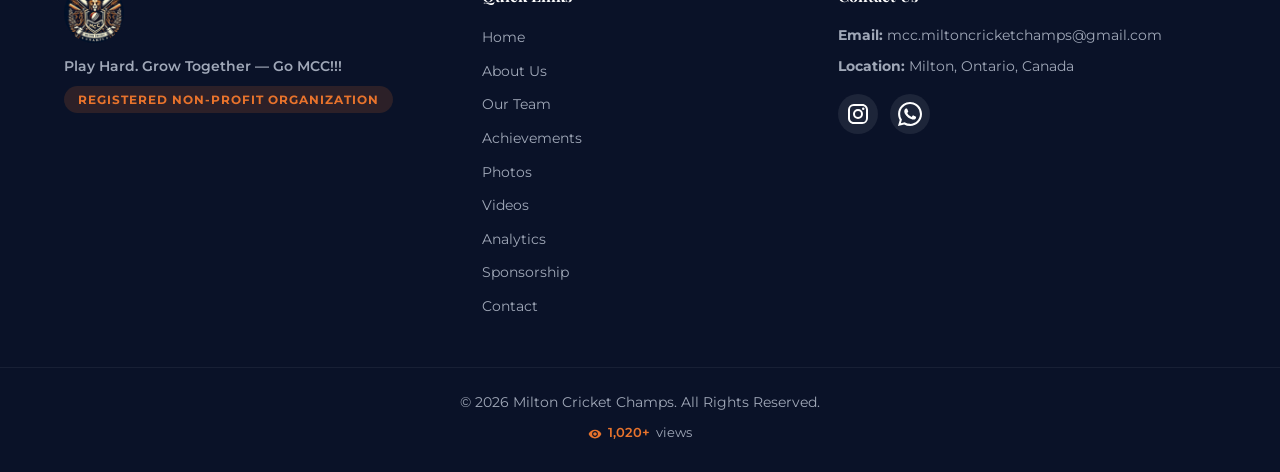
==== commit 6644ee2c: "Update front page member count 70+ -> 90+" ====
--- a/index.html
+++ b/index.html
@@ -97,7 +97,7 @@
 <section class="stats-bar">
   <div class="container">
     <div class="stat-item"><span class="stat-number">4+</span><span class="stat-label">Years</span></div>
-    <div class="stat-item"><span class="stat-number">70+</span><span class="stat-label">Members</span></div>
+    <div class="stat-item"><span class="stat-number">90+</span><span class="stat-label">Members</span></div>
     <div class="stat-item"><span class="stat-number">15+</span><span class="stat-label">Leagues</span></div>
     <div class="stat-item"><span class="stat-number">50K+</span><span class="stat-label">Social Media Views</span></div>
     <div class="stat-item"><span class="stat-number">NPO</span><span class="stat-label">Non-Profit Org</span></div>
--- a/css/style.css
+++ b/css/style.css
@@ -439,6 +439,7 @@
   width: 100%;
   height: 100%;
   object-fit: cover;
+  object-position: center top;
   transition: transform var(--transition);
 }
 .ig-item:hover img { transform: scale(1.08); }
@@ -740,6 +741,7 @@
   width: 100%;
   height: 100%;
   object-fit: cover;
+  object-position: center top;
   transition: transform var(--transition);
 }
 .trophy-img:hover img { transform: scale(1.04); }
@@ -1490,6 +1492,7 @@
 }
 .a-stat-win .a-stat-num { color: #4CAF50; }
 .a-stat-loss .a-stat-num { color: #ef5350; }
+.a-stat-abandoned .a-stat-num { color: #90a4ae; }
 .a-stat-pct .a-stat-num { color: var(--gold); }
 
 /* Refresh Badge */
@@ -1531,6 +1534,15 @@
   font-size: 0.9rem;
   min-width: 40px;
 }
+.wl-abandoned {
+  background: linear-gradient(135deg, #90a4ae, #546e7a);
+  display: flex;
+  align-items: center;
+  justify-content: center;
+  font-weight: 700;
+  font-size: 0.9rem;
+  min-width: 40px;
+}
 
 /* Tables */
 .opponents-table, .matches-table { margin-top: 32px; overflow-x: auto; }
@@ -1563,6 +1575,7 @@
 .opp-bad { color: #ef5350; font-weight: 700; }
 .match-win td:last-child { color: #4CAF50; font-weight: 600; }
 .match-loss td:last-child { color: #ef5350; font-weight: 600; }
+.match-abandoned td:last-child { color: #90a4ae; font-weight: 600; }
 
 /* Upcoming Matches */
 .upcoming-grid {
@@ -1609,6 +1622,8 @@
 }
 .recent-win .recent-result { color: #4CAF50; }
 .recent-loss .recent-result { color: #ef5350; }
+.recent-abandoned { border-left-color: #90a4ae; }
+.recent-abandoned .recent-result { color: #90a4ae; }
 
 .no-upcoming {
   text-align: center;
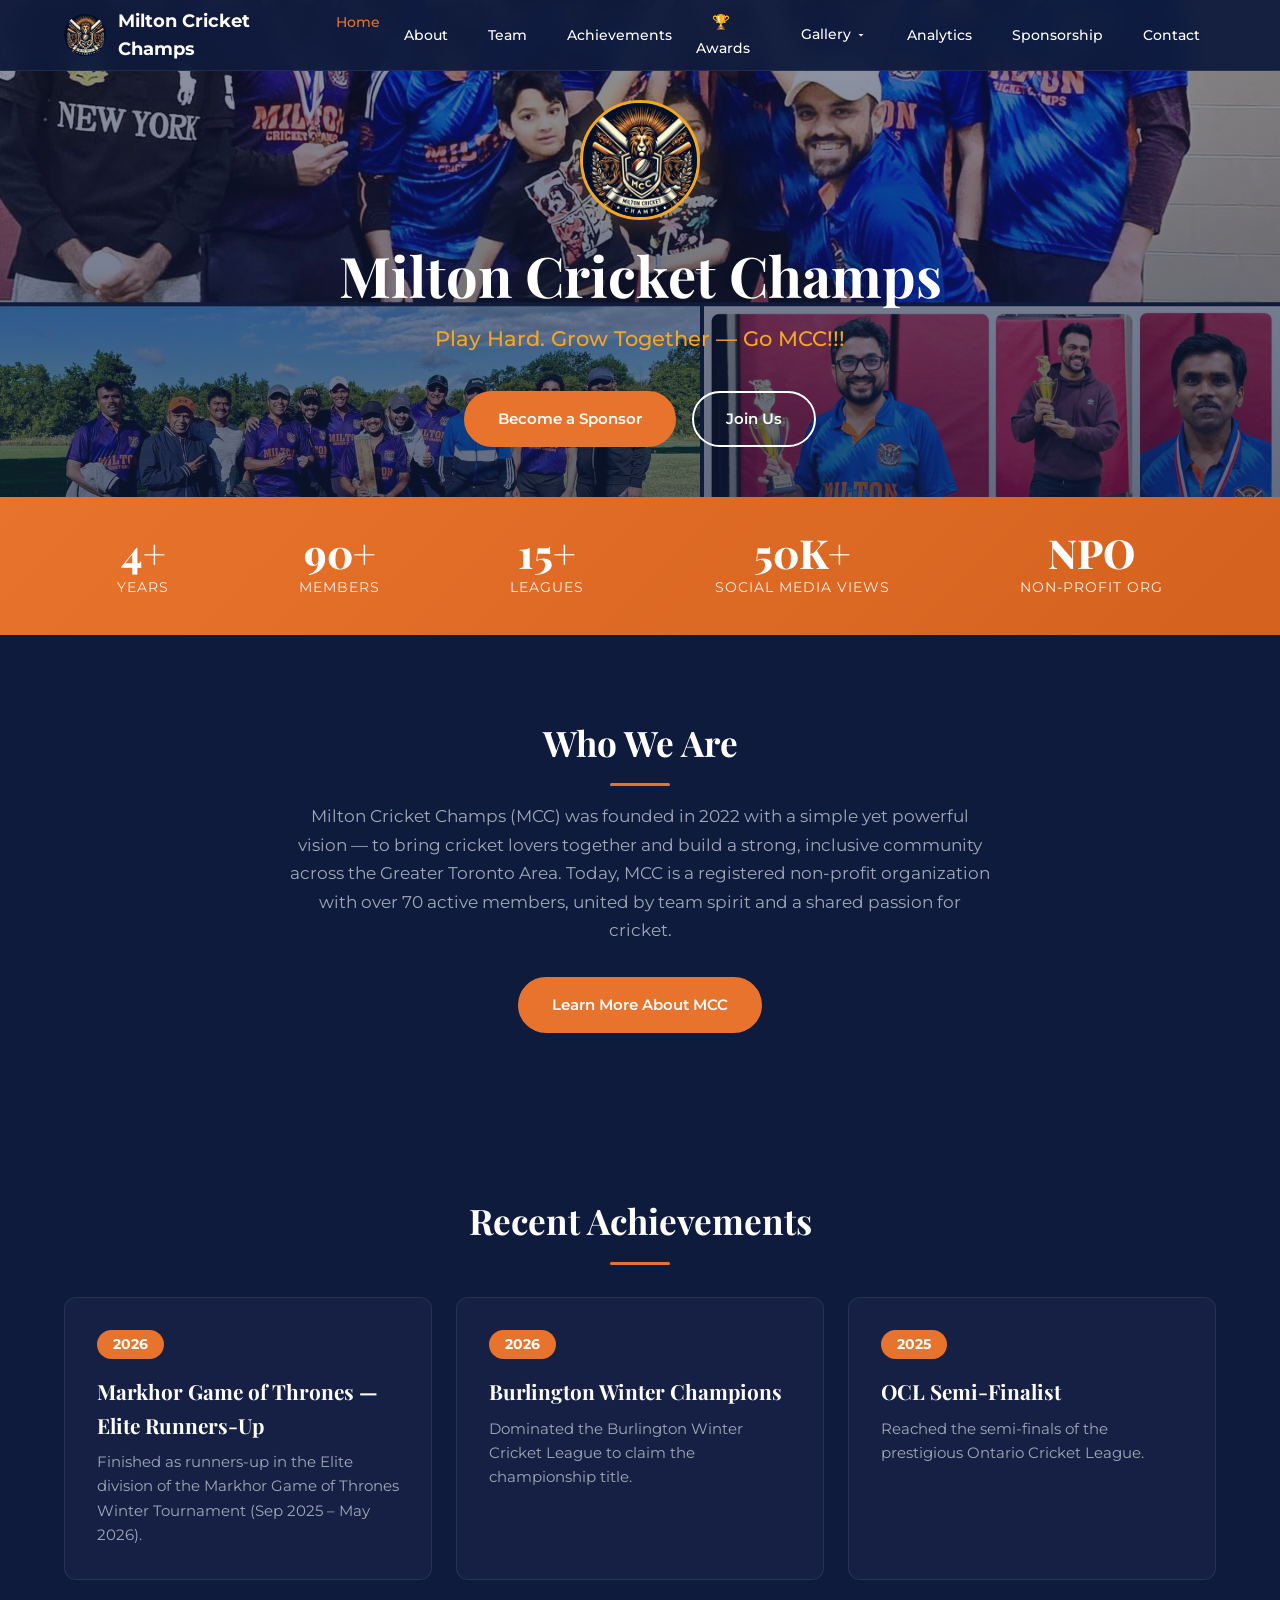
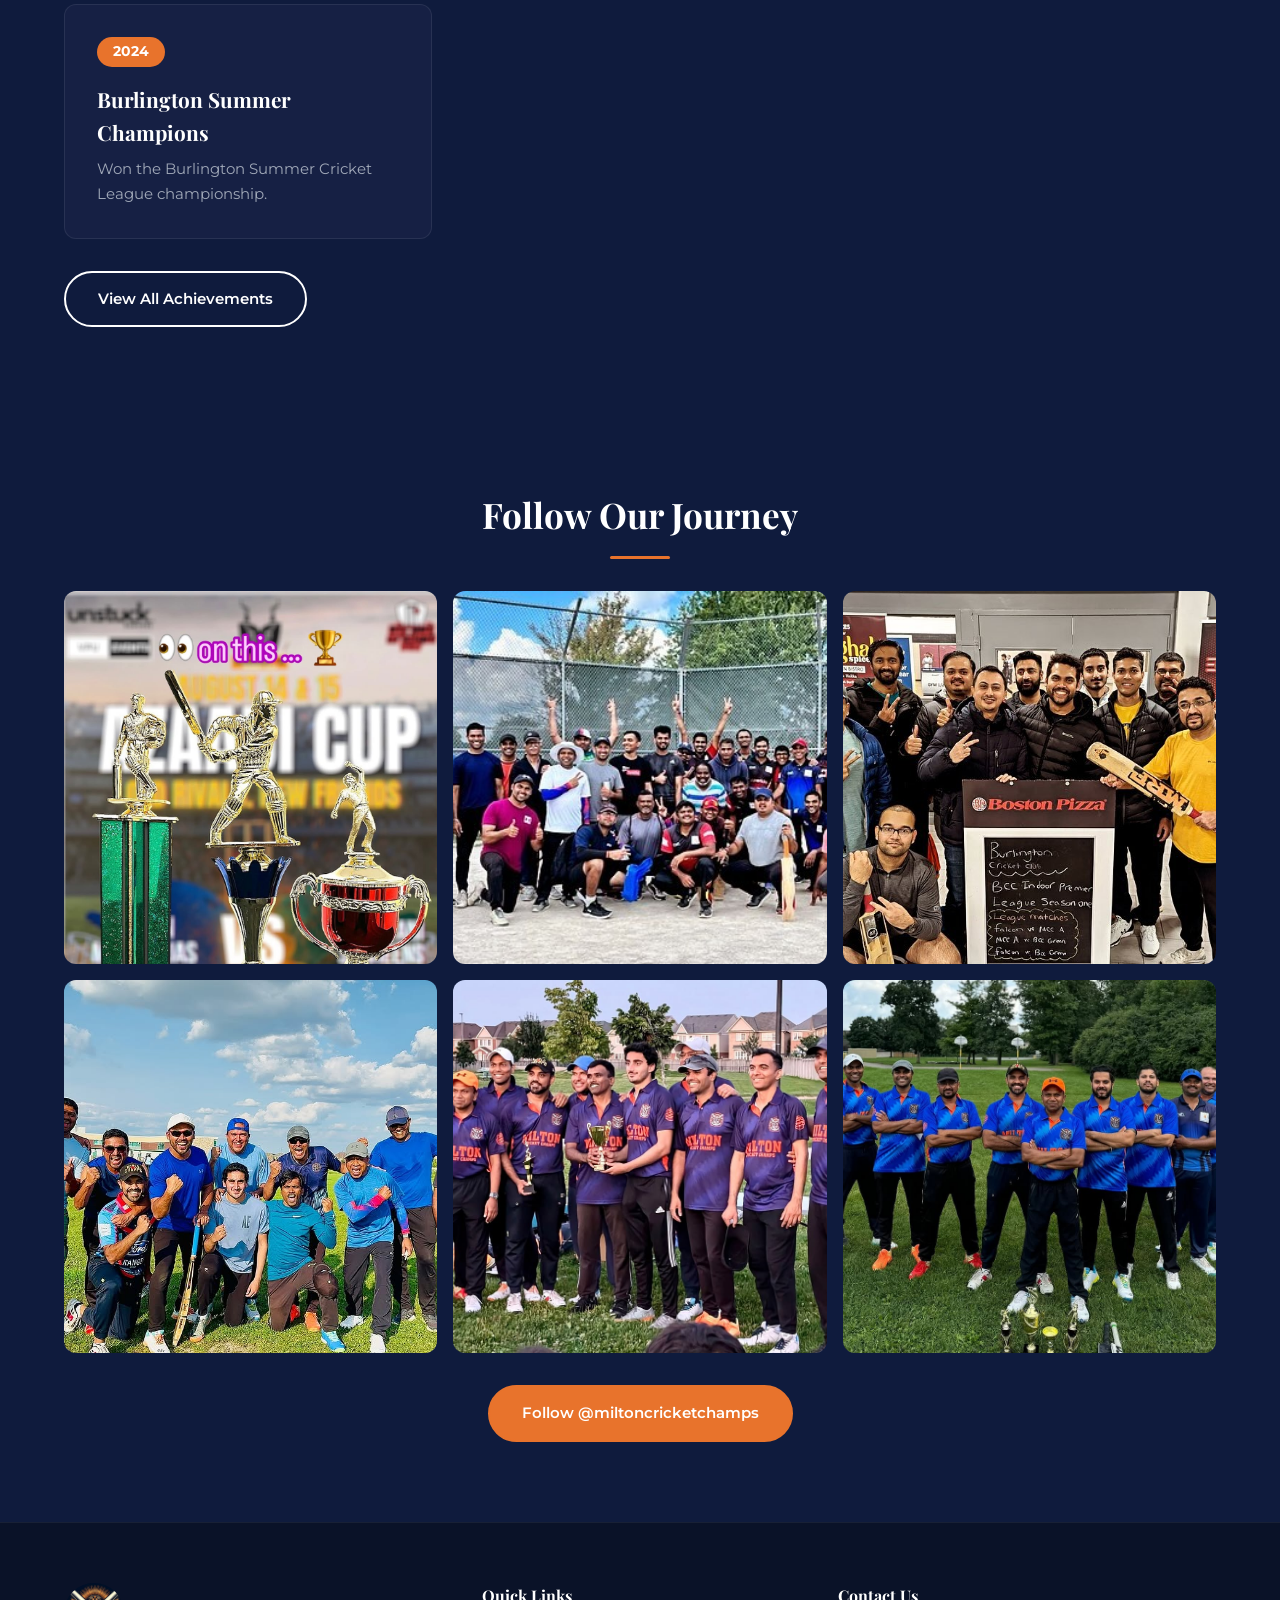
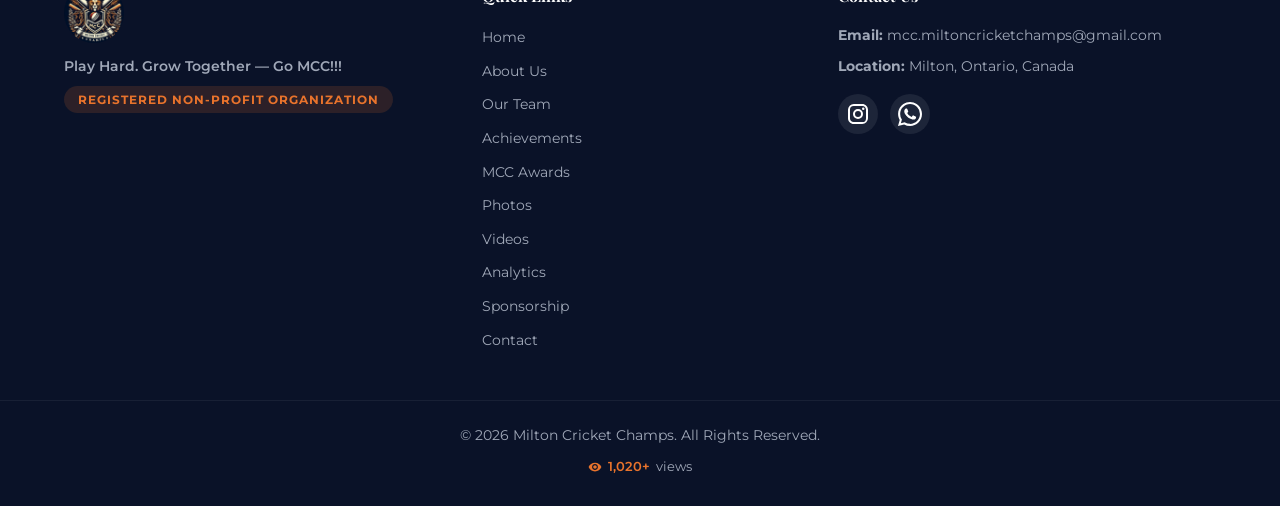
==== commit 4b4055c8: "Add MCC Awards 2026 voting experience Co-authored-by: Copilot <223556219+Copilot@users.noreply.githu" ====
--- a/index.html
+++ b/index.html
@@ -60,6 +60,7 @@
 <li><a href="about.html">About</a></li>
 <li><a href="team.html">Team</a></li>
 <li><a href="achievements.html">Achievements</a></li>
+<li class="nav-awards"><a href="awards.html">🏆 Awards</a></li>
 <li class="nav-dropdown">
   <a href="#" class="dropdown-toggle">Gallery <svg class="dropdown-arrow" viewBox="0 0 24 24" width="12" height="12"><path fill="currentColor" d="M7 10l5 5 5-5z"/></svg></a>
   <ul class="dropdown-menu">
@@ -186,6 +187,7 @@
         <li><a href="about.html">About Us</a></li>
         <li><a href="team.html">Our Team</a></li>
         <li><a href="achievements.html">Achievements</a></li>
+        <li><a href="awards.html">MCC Awards</a></li>
         <li><a href="gallery.html">Photos</a></li>
         <li><a href="videos.html">Videos</a></li>
         <li><a href="analytics.html">Analytics</a></li>
--- a/css/style.css
+++ b/css/style.css
@@ -1463,8 +1463,8 @@
 /* --- Analytics Page --- */
 .analytics-stats {
   display: grid;
-  grid-template-columns: repeat(auto-fit, minmax(160px, 1fr));
-  gap: 20px;
+  grid-template-columns: repeat(6, 1fr);
+  gap: 16px;
   margin-top: 32px;
 }
 .a-stat-card {
@@ -1669,6 +1669,47 @@
 .lb-panel.active { display: block; }
 .lb-panel table a { color: var(--orange); font-weight: 500; }
 .lb-panel table a:hover { color: var(--gold); }
+.yearly-leaderboard {
+  margin-top: 48px;
+  padding-top: 32px;
+  border-top: 1px solid rgba(255,255,255,0.1);
+}
+.yearly-leaderboard-heading {
+  display: flex;
+  align-items: center;
+  justify-content: space-between;
+  gap: 20px;
+  margin-bottom: 24px;
+}
+.yearly-leaderboard-heading h3 { margin: 0; }
+.yearly-leaderboard-heading label {
+  color: var(--text-gray);
+  font-size: 0.85rem;
+  font-weight: 600;
+}
+.yearly-leaderboard-heading select {
+  margin-left: 8px;
+  padding: 8px 28px 8px 12px;
+  border: 1px solid rgba(255,255,255,0.15);
+  border-radius: 6px;
+  background: var(--card-bg);
+  color: var(--white);
+  font-family: 'Montserrat', sans-serif;
+}
+.yearly-leaderboard-panel { display: none; }
+.yearly-leaderboard-panel.active { display: block; }
+.yearly-leaderboard-grid {
+  display: grid;
+  grid-template-columns: repeat(2, minmax(0, 1fr));
+  gap: 20px;
+}
+.yearly-leaderboard-card {
+  min-width: 0;
+  padding: 20px;
+  border-radius: var(--radius);
+  background: var(--card-bg);
+}
+.yearly-leaderboard-card h4 { margin: 0 0 12px; color: var(--gold); }
 
 /* Tournament column */
 .tournament-col { font-size: 0.8rem; color: var(--text-gray); max-width: 180px; }
@@ -1790,6 +1831,7 @@
   .values-grid { grid-template-columns: 1fr 1fr; }
   .formats-grid { grid-template-columns: repeat(3, 1fr); }
   .team-grid { grid-template-columns: repeat(3, 1fr); gap: 20px; }
+  .analytics-stats { grid-template-columns: repeat(3, 1fr); }
   .trophy-gallery { grid-template-columns: 1fr; }
   .gallery-grid { grid-template-columns: repeat(2, 1fr); }
   .sponsor-benefits { grid-template-columns: 1fr; }
@@ -1815,6 +1857,8 @@
   .values-grid { grid-template-columns: 1fr; }
   .formats-grid { grid-template-columns: repeat(2, 1fr); }
   .team-grid { grid-template-columns: repeat(2, 1fr); }
+  .analytics-stats { grid-template-columns: repeat(2, 1fr); }
+  .yearly-leaderboard-grid { grid-template-columns: 1fr; }
   .gallery-grid { grid-template-columns: 1fr; }
   .gallery-filters { gap: 8px; }
   .filter-btn { padding: 8px 16px; font-size: 0.8rem; }
